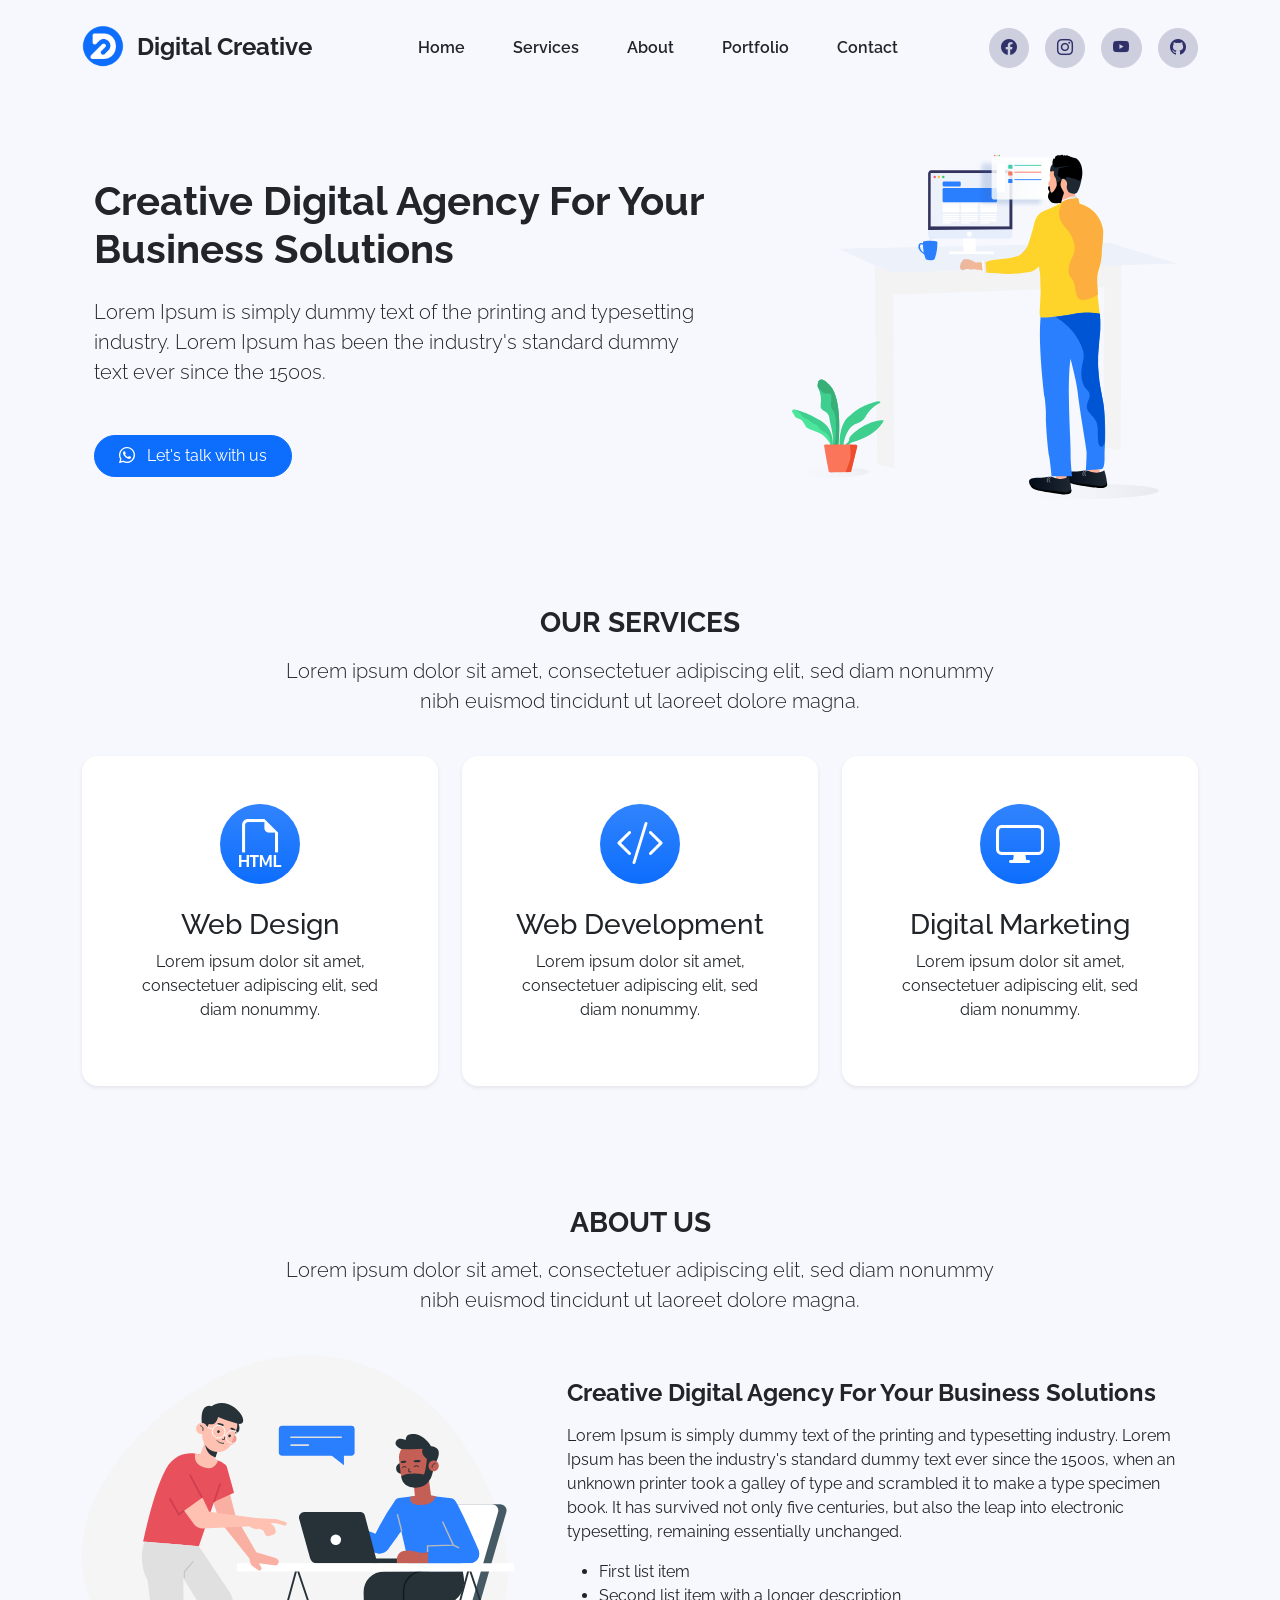
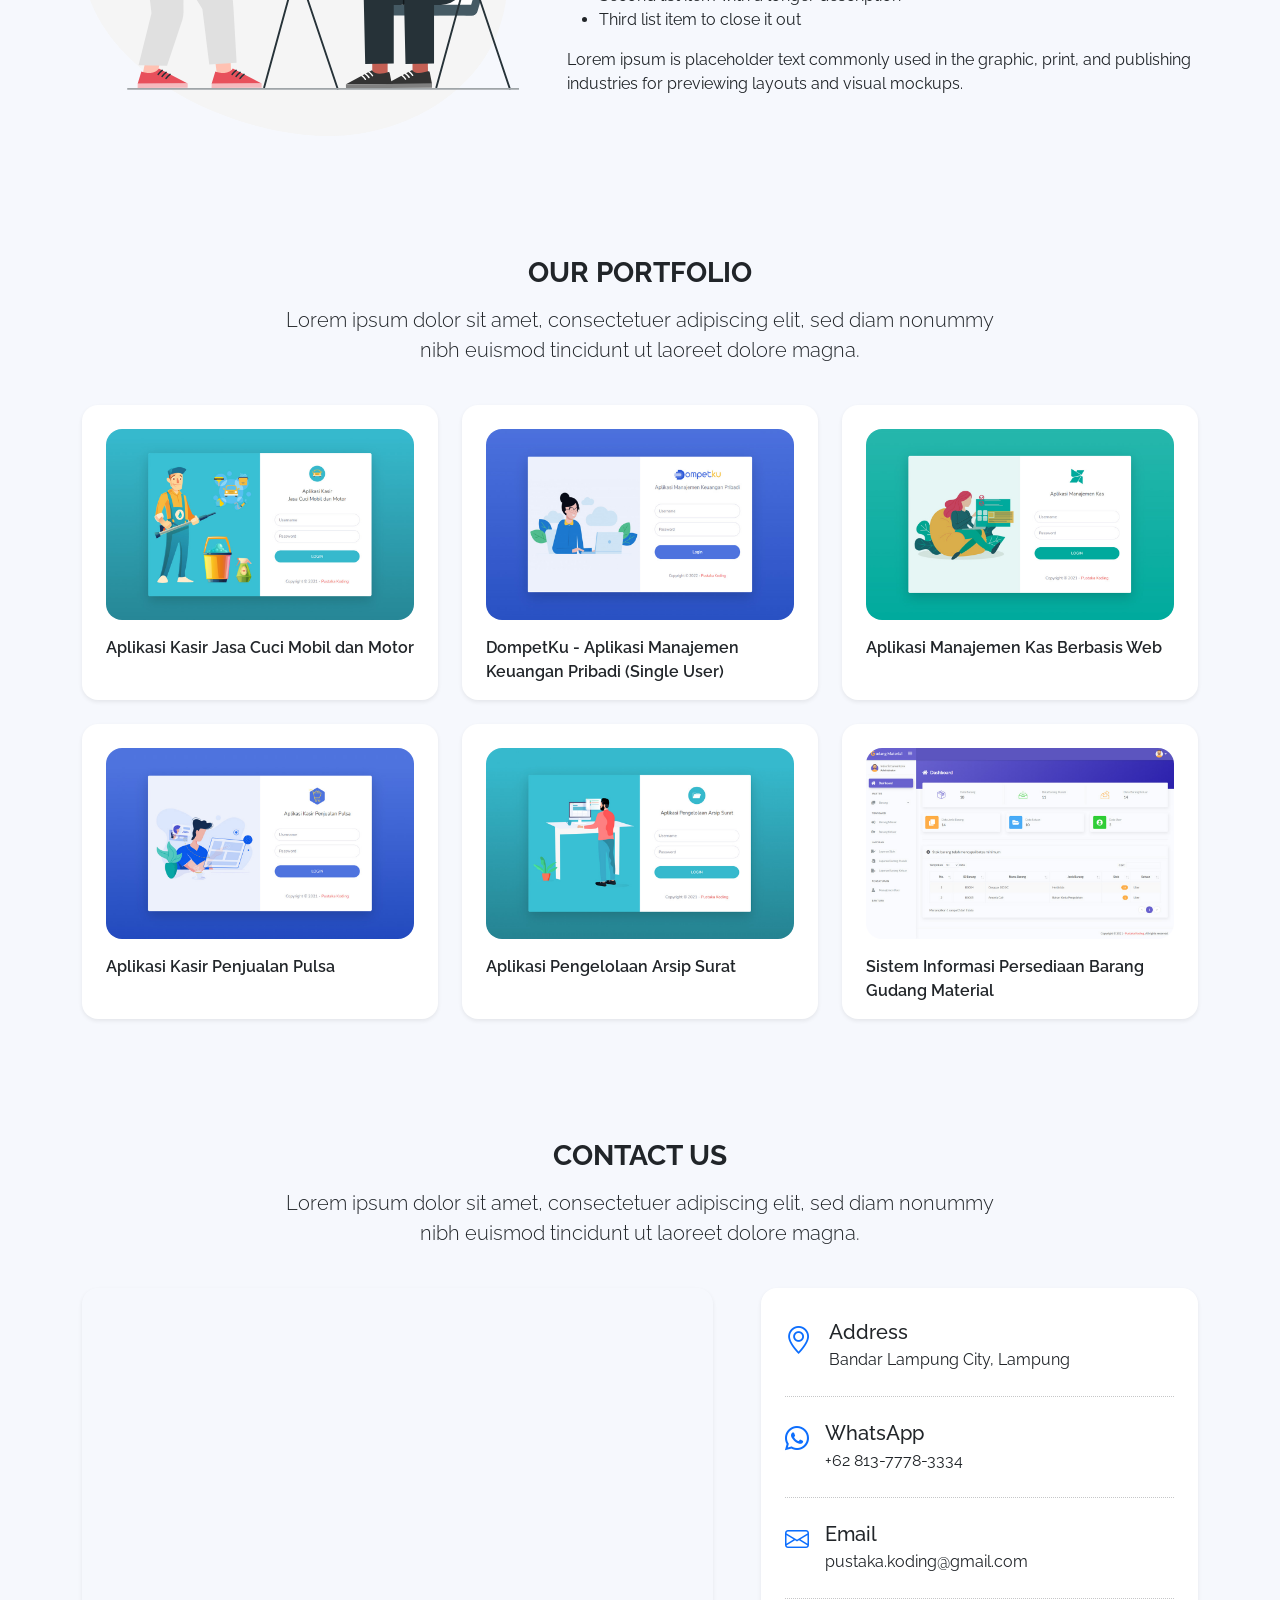
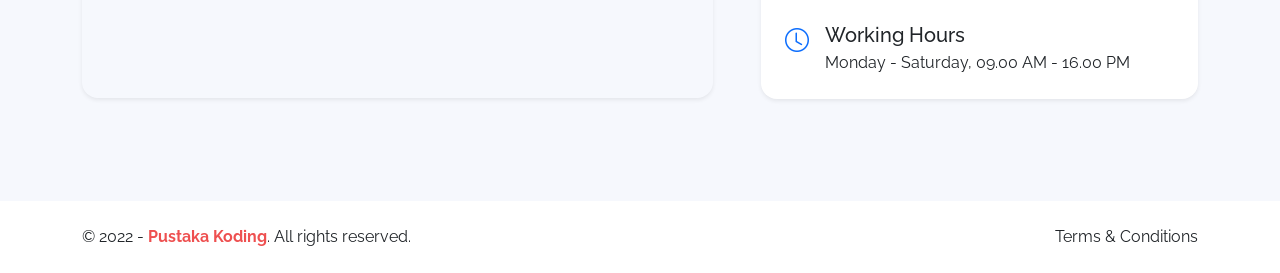
==== index.html @ 0cc3f9f3 "pindahkan project" ====
<!doctype html>
<html lang="en" class="h-100">

<head>
    <!-- Required meta tags -->
    <meta charset="utf-8">
    <meta name="viewport" content="width=device-width, initial-scale=1, shrink-to-fit=no">
    <meta name="description" content="Website Company Profile Digital Creative">
    <meta name="author" content="agung tri utomo">

    <!-- Title -->
    <title>Digital Creative</title>

    <!-- Favicon icon -->
    <link rel="shortcut icon" href="assets/img/favicon.ico" type="image/x-icon">

    <!-- Bootstrap CSS -->
    <link href="https://cdn.jsdelivr.net/npm/bootstrap@5.2.3/dist/css/bootstrap.min.css" rel="stylesheet" integrity="sha384-rbsA2VBKQhggwzxH7pPCaAqO46MgnOM80zW1RWuH61DGLwZJEdK2Kadq2F9CUG65" crossorigin="anonymous">

    <!-- Bootstrap Icons -->
    <link rel="stylesheet" href="https://cdn.jsdelivr.net/npm/bootstrap-icons@1.10.2/font/bootstrap-icons.css">

    <!-- Font -->
    <link href="https://fonts.googleapis.com/css?family=Raleway:100,200,300,400,500,600,700,800,900&amp;display=swap" rel="stylesheet">

    <!-- Custom Style -->
    <link rel="stylesheet" href="assets/css/style.css">
</head>

<body id="home" class="d-flex flex-column h-100">
    <!-- Navbar -->
    <nav class="navbar navbar-expand-lg navbar-light py-4 bg-nav">
        <div class="container">
            <!-- Brand -->
            <a class="navbar-brand" href="https://pustakakoding.com">
                <img src="assets/img/logo.svg" alt="Digital Creative" width="42" height="42" class="d-inline-block mt--2 me-2">
                <span class="text-body fs-4 fw-bolder">Digital Creative</span>
            </a>
            <button class="navbar-toggler" type="button" data-bs-toggle="collapse" data-bs-target="#navbarSupportedContent" aria-controls="navbarSupportedContent" aria-expanded="false" aria-label="Toggle navigation">
                <span class="navbar-toggler-icon"></span>
            </button>
            <div class="collapse navbar-collapse py-3 py-lg-1" id="navbarSupportedContent">
                <!-- Menu -->
                <ul class="navbar-nav mx-auto mb-2 mb-lg-0">
                    <li class="nav-item">
                        <a class="nav-link mx-3" href="#home">Home</a>
                    </li>
                    <li class="nav-item">
                        <a class="nav-link mx-3" href="#services">Services</a>
                    </li>
                    <li class="nav-item">
                        <a class="nav-link mx-3" href="#about">About</a>
                    </li>
                    <li class="nav-item">
                        <a class="nav-link mx-3" href="#portfolio">Portfolio</a>
                    </li>
                    <li class="nav-item">
                        <a class="nav-link mx-3" href="#contact">Contact</a>
                    </li>
                </ul>
                <!-- Social Media -->
                <div class="d-flex mt-3 ms-3 mt-md-0 ms-md-0">
                    <a href="https://facebook.com/pustaka.koding" target="_blank" class="btn btn-social-media me-3">
                        <i class="bi bi-facebook"></i>
                    </a>
                    <a href="https://www.instagram.com/pustakakoding/" target="_blank" class="btn btn-social-media me-3">
                        <i class="bi bi-instagram"></i>
                    </a>
                    <a href="https://www.youtube.com/channel/UCbgv9z5lRwtXX_lUZ5-x8Ew" target="_blank" class="btn btn-social-media me-3">
                        <i class="bi bi-youtube"></i>
                    </a>
                    <a href="https://github.com/pustakakoding" target="_blank" class="btn btn-social-media">
                        <i class="bi bi-github"></i>
                    </a>
                </div>
            </div>
        </div>
    </nav>

    <!-- Main Content -->
    <main class="flex-shrink-0">
        <!-- Heroes -->
        <div class="container col-xxl-8 px-4 py-5">
            <div class="row flex-lg-row-reverse align-items-center g-5">
                <div class="col-lg-5">
                    <img src="assets/img/heroes.svg" class="d-block mx-lg-auto img-fluid" alt="Digital Creative" loading="lazy">
                </div>
                <div class="col-lg-7">
                    <h1 class="fw-bold lh-2 mb-4">Creative Digital Agency For Your Business Solutions</h1>
                    <p class="lead mb-5">Lorem Ipsum is simply dummy text of the printing and typesetting industry. Lorem Ipsum has been the industry's standard dummy text ever since the 1500s.</p>
                    <div class="d-grid gap-2 d-md-flex justify-content-md-start">
                        <a href="https://api.whatsapp.com/send?phone=6281377783334&text=Assalamualaikum.." class="btn btn-primary rounded-pill px-4 py-2"><i class="bi bi-whatsapp me-2"></i> Let's talk with us</a>
                    </div>
                </div>
            </div>
        </div>

        <!-- Services -->
        <div id="services" class="container text-center py-5">
            <div class="row">
                <div class="col-lg-8 mx-auto">
                    <h3 class="fw-bold lh-2 mb-3">OUR SERVICES</h3>
                    <p class="lead">Lorem ipsum dolor sit amet, consectetuer adipiscing elit, sed diam nonummy nibh euismod tincidunt ut laoreet dolore magna.</p>
                </div>
            </div>

            <div class="row py-4">
                <div class="col-lg-4 mb-4 mb-lg-0">
                    <div class="card border-0 rounded-4 shadow-sm">
                        <div class="card-body p-3 p-sm-5">
                            <div class="feature-icon-1 bg-primary bg-gradient mb-4">
                                <i class="bi-filetype-html"></i>
                            </div>
                            <h3>Web Design</h3>
                            <p>Lorem ipsum dolor sit amet, consectetuer adipiscing elit, sed diam nonummy.</p>
                        </div>
                    </div>
                </div>
                <div class="col-lg-4 mb-4 mb-lg-0">
                    <div class="card border-0 rounded-4 shadow-sm">
                        <div class="card-body p-3 p-sm-5">
                            <div class="feature-icon-1 bg-primary bg-gradient mb-4">
                                <i class="bi-code-slash"></i>
                            </div>
                            <h3>Web Development</h3>
                            <p>Lorem ipsum dolor sit amet, consectetuer adipiscing elit, sed diam nonummy.</p>
                        </div>
                    </div>
                </div>
                <div class="col-lg-4 mb-4 mb-lg-0">
                    <div class="card border-0 rounded-4 shadow-sm">
                        <div class="card-body p-3 p-sm-5">
                            <div class="feature-icon-1 bg-primary bg-gradient mb-4">
                                <i class="bi-display"></i>
                            </div>
                            <h3>Digital Marketing</h3>
                            <p>Lorem ipsum dolor sit amet, consectetuer adipiscing elit, sed diam nonummy.</p>
                        </div>
                    </div>
                </div>
            </div>
        </div>

        <!-- About -->
        <div id="about" class="container text-center py-5">
            <div class="row">
                <div class="col-lg-8 mx-auto">
                    <h3 class="fw-bold lh-2 mb-3">ABOUT US</h3>
                    <p class="lead">Lorem ipsum dolor sit amet, consectetuer adipiscing elit, sed diam nonummy nibh euismod tincidunt ut laoreet dolore magna.</p>
                </div>
            </div>

            <div class="row align-items-center text-start g-5 py-4">
                <div class="col-lg-5">
                    <img src="assets/img/about.svg" class="d-block mx-lg-auto img-fluid" alt="Digital Creative" loading="lazy">
                </div>
                <div class="col-lg-7">
                    <h4 class="fw-bold lh-2 mb-3">Creative Digital Agency For Your Business Solutions</h4>
                    <p>Lorem Ipsum is simply dummy text of the printing and typesetting industry. Lorem Ipsum has been the industry's standard dummy text ever since the 1500s, when an unknown printer took a galley of type and scrambled it to make a type specimen book. It has survived not only five centuries, but also the leap into electronic typesetting, remaining essentially unchanged.</p>
                    <ul>
                        <li>First list item</li>
                        <li>Second list item with a longer description</li>
                        <li>Third list item to close it out</li>
                    </ul>
                    <p>Lorem ipsum is placeholder text commonly used in the graphic, print, and publishing industries for previewing layouts and visual mockups.</p>
                </div>
            </div>
        </div>

        <!-- Portfolio -->
        <div id="portfolio" class="container text-center py-5">
            <div class="row">
                <div class="col-lg-8 mx-auto">
                    <h3 class="fw-bold lh-2 mb-3">OUR PORTFOLIO</h3>
                    <p class="lead">Lorem ipsum dolor sit amet, consectetuer adipiscing elit, sed diam nonummy nibh euismod tincidunt ut laoreet dolore magna.</p>
                </div>
            </div>

            <div class="row text-start py-4">
                <div class="col-lg-4 mb-4">
                    <div class="card h-100 border-0 rounded-4 shadow-sm">
                        <div class="card-body p-4 pb-0">
                            <div class="mb-3">
                                <a href="https://pustakakoding.com/project-php-detail-aplikasi-kasir-jasa-cuci-mobil-dan-motor" target="_blank">
                                    <img src="assets/img/portfolio/pustakakoding-aplikasi-kasir-jasa-cuci-mobil-dan-motor.jpg" alt="Portfolio" class="card-img-top img-fluid rounded-4">
                                </a>
                            </div>
                            <p class="fw-semibold">Aplikasi Kasir Jasa Cuci Mobil dan Motor</p>
                        </div>
                    </div>
                </div>
                <div class="col-lg-4 mb-4">
                    <div class="card h-100 border-0 rounded-4 shadow-sm">
                        <div class="card-body p-4 pb-0">
                            <div class="mb-3">
                                <a href="https://pustakakoding.com/project-php-detail-aplikasi-manajemen-keuangan-pribadi-single-user" target="_blank">
                                    <img src="assets/img/portfolio/pustakakoding-aplikasi-manajemen-keuangan-pribadi-single-user.jpg" alt="Portfolio" class="card-img-top img-fluid rounded-4">
                                </a>
                            </div>
                            <p class="fw-semibold">DompetKu - Aplikasi Manajemen Keuangan Pribadi (Single User)</p>
                        </div>
                    </div>
                </div>
                <div class="col-lg-4 mb-4">
                    <div class="card h-100 border-0 rounded-4 shadow-sm">
                        <div class="card-body p-4 pb-0">
                            <div class="mb-3">
                                <a href="https://pustakakoding.com/project-php-detail-aplikasi-manajemen-kas-berbasis-web" target="_blank">
                                    <img src="assets/img/portfolio/pustakakoding-aplikasi-manajemen-kas-berbasis-web.jpg" alt="Portfolio" class="card-img-top img-fluid rounded-4">
                                </a>
                            </div>
                            <p class="fw-semibold">Aplikasi Manajemen Kas Berbasis Web</p>
                        </div>
                    </div>
                </div>
                <div class="col-lg-4 mb-4">
                    <div class="card h-100 border-0 rounded-4 shadow-sm">
                        <div class="card-body p-4 pb-0">
                            <div class="mb-3">
                                <a href="https://pustakakoding.com/project-php-detail-aplikasi-kasir-penjualan-pulsa" target="_blank">
                                    <img src="assets/img/portfolio/pustakakoding-aplikasi-kasir-penjualan-pulsa.jpg" alt="Portfolio" class="card-img-top img-fluid rounded-4">
                                </a>
                            </div>
                            <p class="fw-semibold">Aplikasi Kasir Penjualan Pulsa</p>
                        </div>
                    </div>
                </div>
                <div class="col-lg-4 mb-4">
                    <div class="card h-100 border-0 rounded-4 shadow-sm">
                        <div class="card-body p-4 pb-0">
                            <div class="mb-3">
                                <a href="https://pustakakoding.com/project-php-detail-aplikasi-pengelolaan-arsip-surat" target="_blank">
                                    <img src="assets/img/portfolio/pustakakoding-aplikasi-pengelolaan-arsip-surat.jpg" alt="Portfolio" class="card-img-top img-fluid rounded-4">
                                </a>
                            </div>
                            <p class="fw-semibold">Aplikasi Pengelolaan Arsip Surat</p>
                        </div>
                    </div>
                </div>
                <div class="col-lg-4 mb-4">
                    <div class="card h-100 border-0 rounded-4 shadow-sm">
                        <div class="card-body p-4 pb-0">
                            <div class="mb-3">
                                <a href="https://pustakakoding.com/project-php-detail-sistem-informasi-persediaan-barang-gudang-material" target="_blank">
                                    <img src="assets/img/portfolio/pustakakoding-sistem-informasi-persediaan-barang-gudang-material.jpg" alt="Portfolio" class="card-img-top img-fluid rounded-4">
                                </a>
                            </div>
                            <p class="fw-semibold">Sistem Informasi Persediaan Barang Gudang Material</p>
                        </div>
                    </div>
                </div>
            </div>
        </div>

        <!-- Contact -->
        <div id="contact" class="container text-center pt-4 pb-5">
            <div class="row">
                <div class="col-lg-8 mx-auto">
                    <h3 class="fw-bold lh-2 mb-3">CONTACT US</h3>
                    <p class="lead">Lorem ipsum dolor sit amet, consectetuer adipiscing elit, sed diam nonummy nibh euismod tincidunt ut laoreet dolore magna.</p>
                </div>
            </div>

            <div class="row align-items-start text-start g-5 pt-4 pb-5">
                <div class="col-lg-7">
                    <iframe src="https://www.google.com/maps/embed?pb=!1m18!1m12!1m3!1d127101.59148701998!2d105.19743545987781!3d-5.428404621346565!2m3!1f0!2f0!3f0!3m2!1i1024!2i768!4f13.1!3m3!1m2!1s0x2e40dbcabf21b51f%3A0xdcb06324bff3cb9e!2sBandar%20Lampung%20City%2C%20Lampung!5e0!3m2!1sen!2sid!4v1670074127117!5m2!1sen!2sid" class="rounded-4 shadow-sm" width="100%" height="410" style="border:0;" allowfullscreen="" loading="lazy" referrerpolicy="no-referrer-when-downgrade"></iframe>
                </div>
                <div class="col-lg-5">
                    <div class="card h-100 border-0 rounded-4 shadow-sm">
                        <div class="card-body p-4 pb-0">
                            <div class="d-flex py-2">
                                <div class="flex-shrink-0">
                                    <i class="bi bi-geo-alt text-primary fs-3"></i>
                                </div>
                                <div class="flex-grow-1 ms-3">
                                    <h5 class="mb-1">Address</h5>
                                    <p>Bandar Lampung City, Lampung</p>
                                </div>
                            </div>
                            <hr class="hr-dotted mt-0">
                            <div class="d-flex py-2">
                                <div class="flex-shrink-0">
                                    <i class="bi bi-whatsapp text-primary fs-4"></i>
                                </div>
                                <div class="flex-grow-1 ms-3">
                                    <h5 class="mb-1">WhatsApp</h5>
                                    <p>+62 813-7778-3334</p>
                                </div>
                            </div>
                            <hr class="hr-dotted mt-0">
                            <div class="d-flex py-2">
                                <div class="flex-shrink-0">
                                    <i class="bi bi-envelope text-primary fs-4"></i>
                                </div>
                                <div class="flex-grow-1 ms-3">
                                    <h5 class="mb-1">Email</h5>
                                    <p>pustaka.koding@gmail.com</p>
                                </div>
                            </div>
                            <hr class="hr-dotted mt-0">
                            <div class="d-flex py-2">
                                <div class="flex-shrink-0">
                                    <i class="bi bi-clock text-primary fs-4"></i>
                                </div>
                                <div class="flex-grow-1 ms-3">
                                    <h5 class="mb-1">Working Hours</h5>
                                    <p>Monday - Saturday, 09.00 AM - 16.00 PM</p>
                                </div>
                            </div>
                        </div>
                    </div>
                </div>
            </div>
        </div>
    </main>

    <!-- Footer -->
    <footer class="footer mt-auto py-4 bg-white">
        <div class="container">
            <div class="d-flex flex-column flex-md-row align-items-center align-items-md-left text-body">
                <div class="copyright text-center mb-2 mb-md-0">
                    &copy; 2022 - <a href="https://pustakakoding.com/" target="_blank" class="fw-bolder">Pustaka Koding</a>. All rights reserved.
                </div>
                <div class="link ms-md-auto">
                    <a href="https://pustakakoding.com/" target="_blank">Terms & Conditions</a>
                </div>
            </div>
        </div>
    </footer>

    <!-- Popper and Bootstrap JS -->
    <script src="https://cdn.jsdelivr.net/npm/@popperjs/core@2.11.6/dist/umd/popper.min.js" integrity="sha384-oBqDVmMz9ATKxIep9tiCxS/Z9fNfEXiDAYTujMAeBAsjFuCZSmKbSSUnQlmh/jp3" crossorigin="anonymous"></script>
    <script src="https://cdn.jsdelivr.net/npm/bootstrap@5.2.3/dist/js/bootstrap.min.js" integrity="sha384-cuYeSxntonz0PPNlHhBs68uyIAVpIIOZZ5JqeqvYYIcEL727kskC66kF92t6Xl2V" crossorigin="anonymous"></script>
</body>

</html>
---- assets/css/style.css ----
body {
  font-family: Raleway, sans-serif;
  background: #f6f8fd;
}

.bg-nav {
  background-color: #f6f8fd;
}

.mt--2 {
  margin-top: -0.5rem !important;
}

.hr-dotted {
  border-top: 1px dotted;
  opacity: .25;
}

.navbar-light .navbar-nav .nav-link {
  color: #212529 !important;
  font-size: 16px;
  font-weight: 600;
  transition: all 0.4s;
}

.navbar-light .navbar-nav .nav-link:hover {
  color: #0d6efd !important;
}

.feature-icon-1 {
  display: inline-flex;
  align-items: center;
  justify-content: center;
  width: 5rem;
  height: 5rem;
  font-size: 3rem;
  color: #fff;
  border-radius: 100%;
}

.btn-social-media {
  color: #31316a;
  background-color: #cdcfdf;
  border-color: #cdcfdf;
  width: 2rem;
  height: 2rem;
  padding: 1.2rem;
  text-align: center;
  display: inline-flex;
  align-items: center;
  justify-content: center;
  border-radius: 100%;
}

.btn-social-media:hover {
  color: #fff;
  background-color: #0d6efd;
  border-color: #0d6efd;
}

/* Footer */
.footer .copyright a {
  color: #ee5050;
  text-decoration: none;
}

.footer .copyright a:hover {
  color: #eb2d2d;
}

.footer .link a {
  color: #212529;
  text-decoration: none;
}

.footer .link a:hover {
  color: #0d6efd;
}
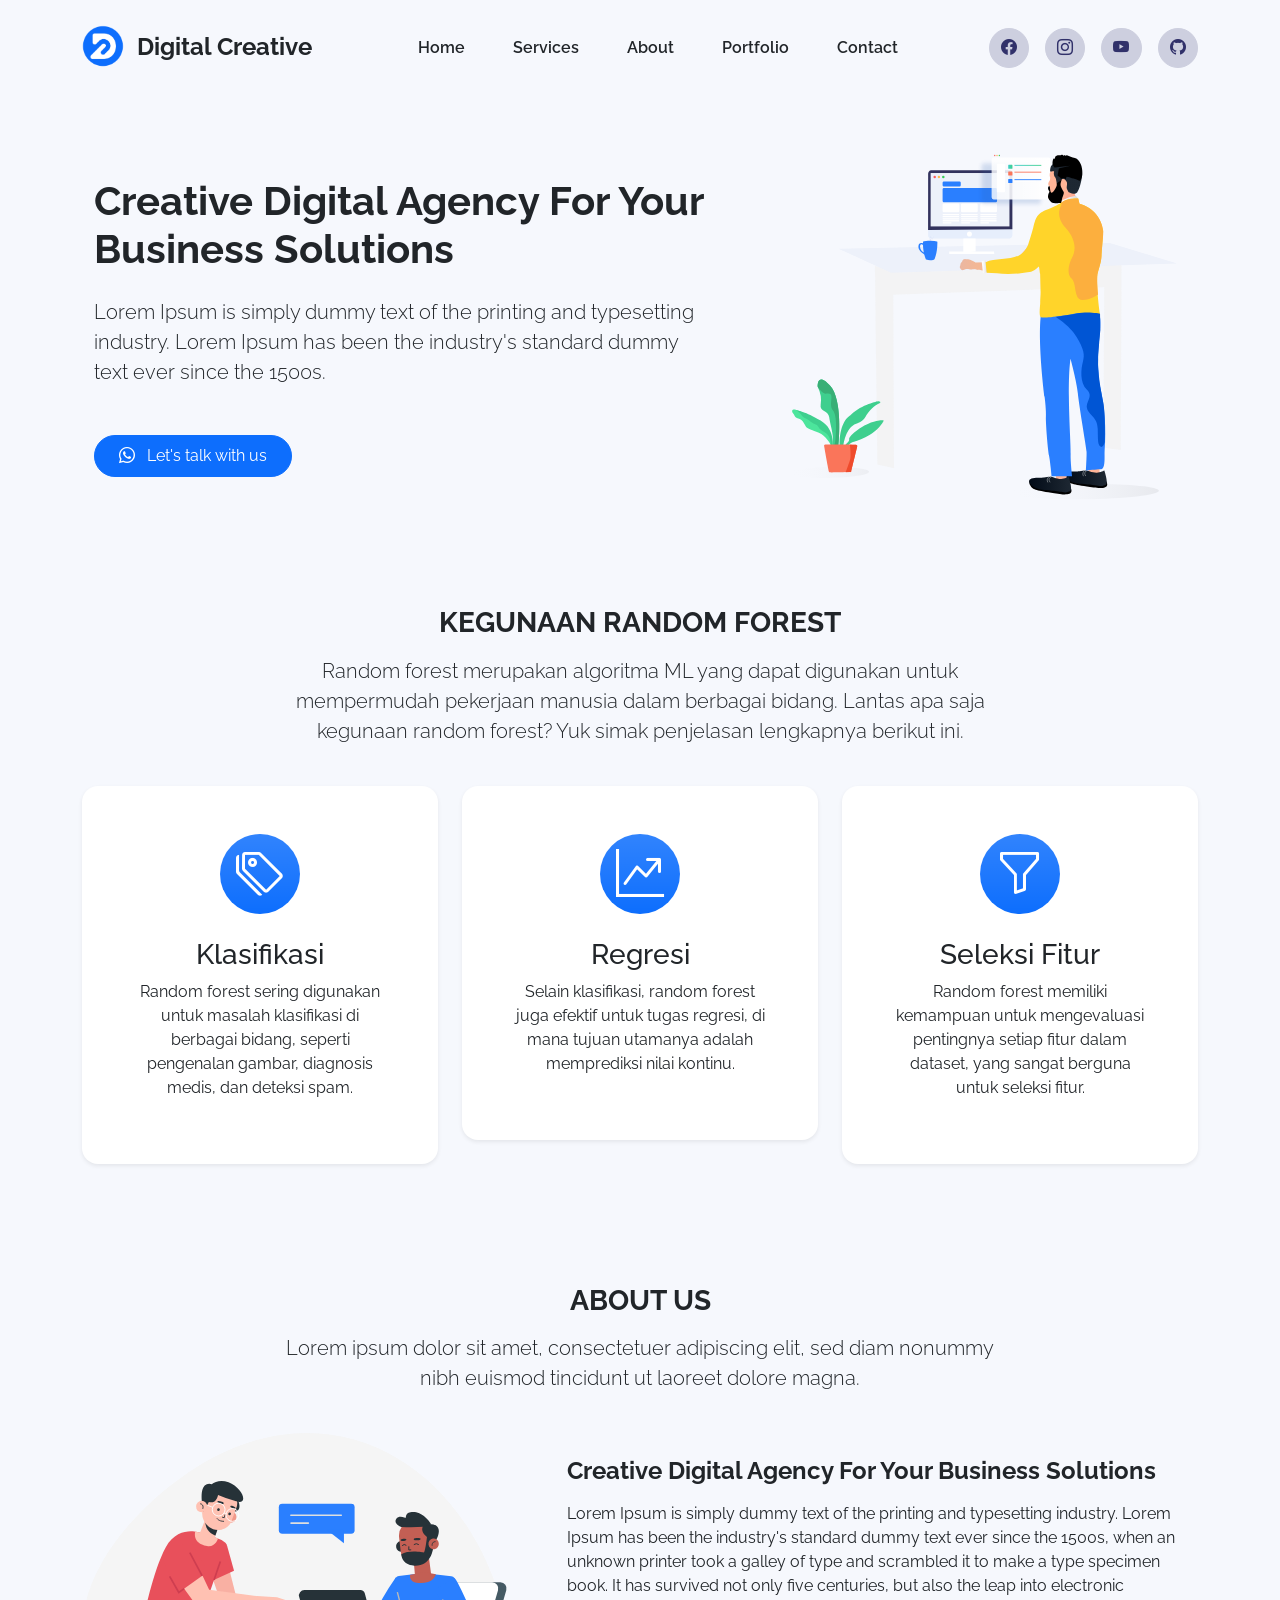
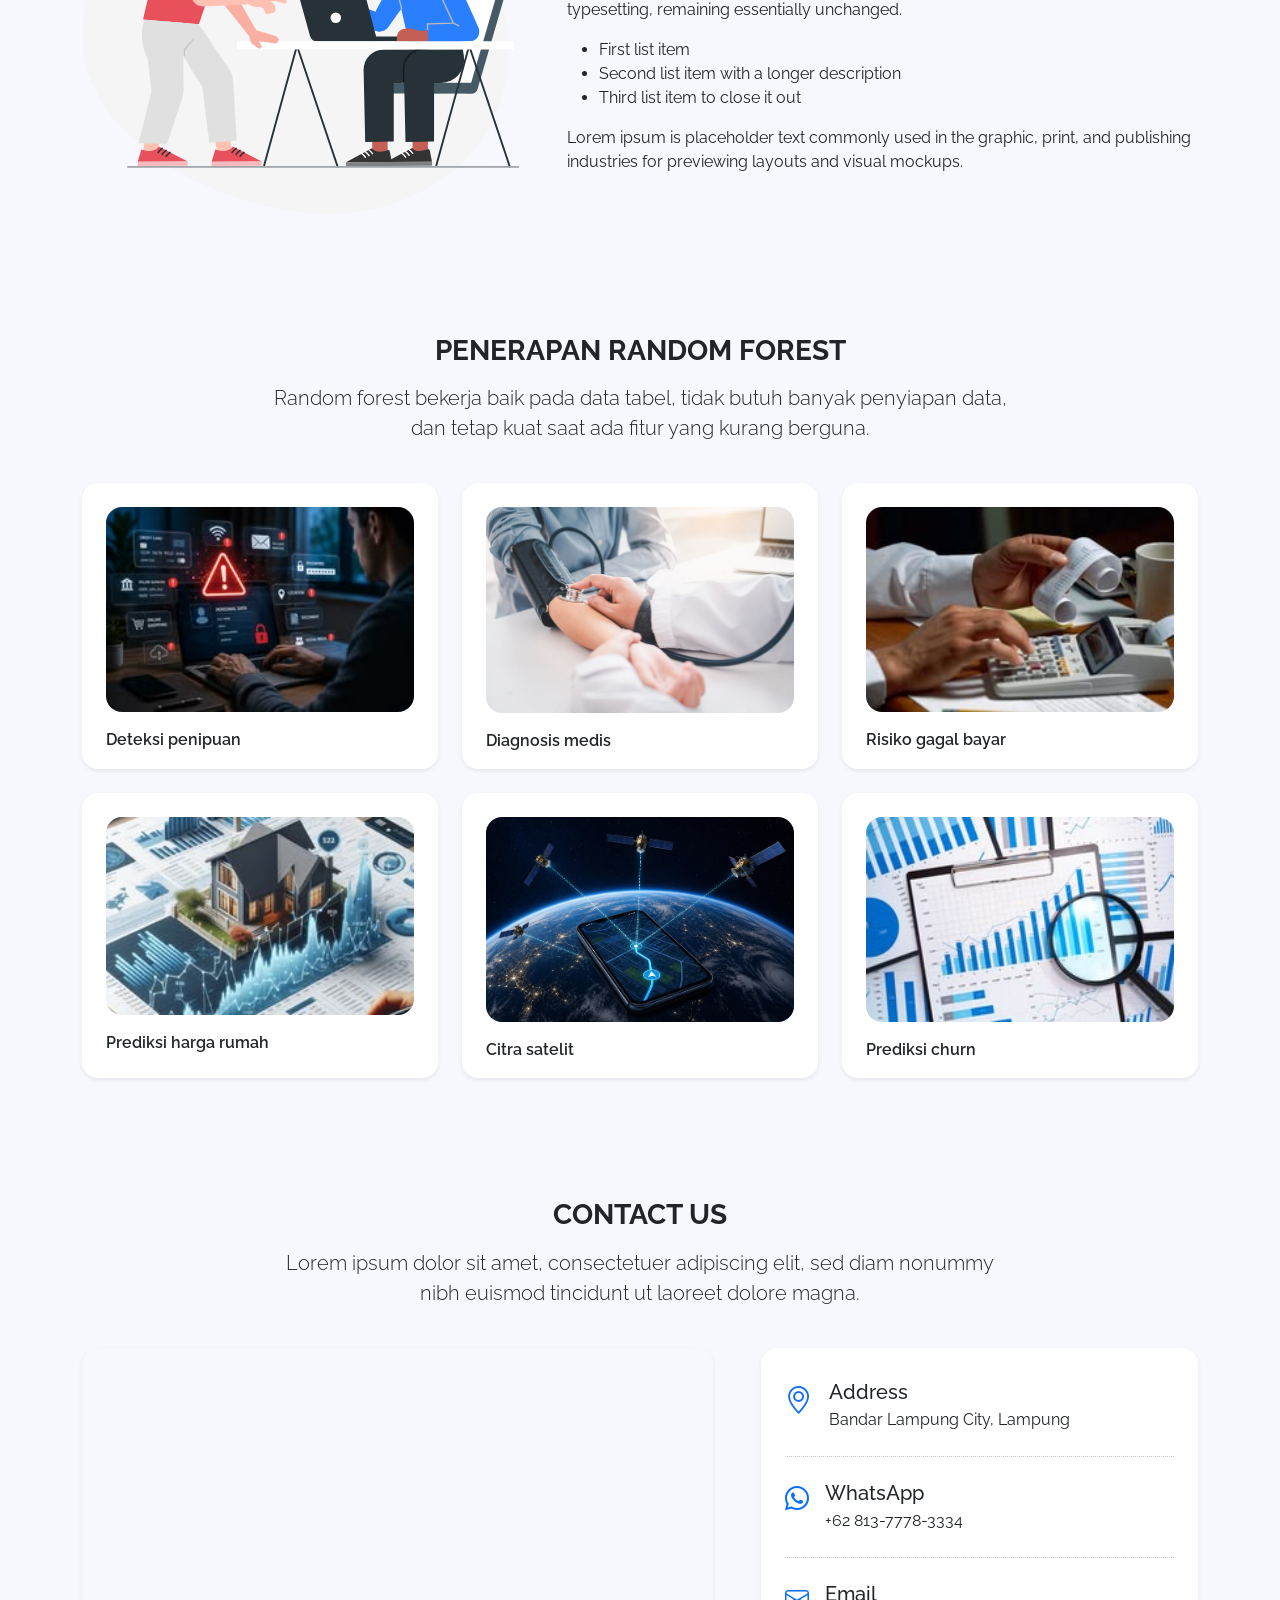
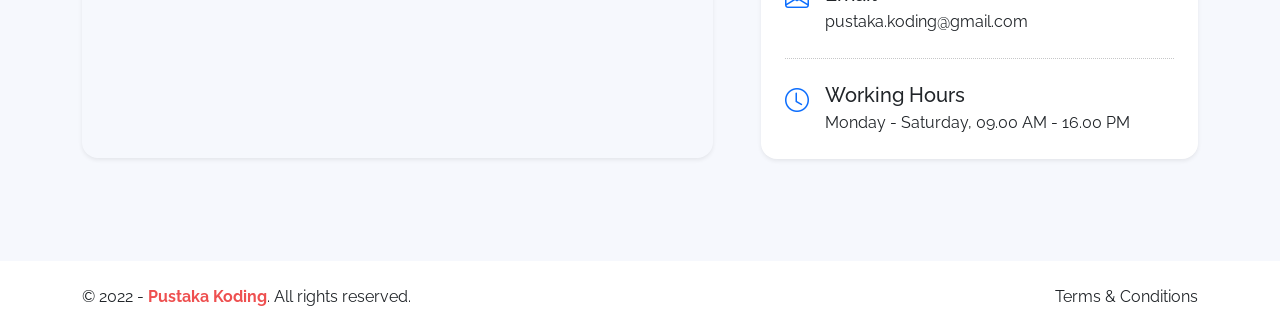
==== commit 7e5b7ea1: "update kegunaan & penerapan" ====
--- a/index.html
+++ b/index.html
@@ -99,8 +99,8 @@
         <div id="services" class="container text-center py-5">
             <div class="row">
                 <div class="col-lg-8 mx-auto">
-                    <h3 class="fw-bold lh-2 mb-3">OUR SERVICES</h3>
-                    <p class="lead">Lorem ipsum dolor sit amet, consectetuer adipiscing elit, sed diam nonummy nibh euismod tincidunt ut laoreet dolore magna.</p>
+                    <h3 class="fw-bold lh-2 mb-3">KEGUNAAN RANDOM FOREST</h3>
+                    <p class="lead">Random forest merupakan algoritma ML yang dapat digunakan untuk mempermudah pekerjaan manusia dalam berbagai bidang. Lantas apa saja kegunaan random forest? Yuk simak penjelasan lengkapnya berikut ini.</p>
                 </div>
             </div>
 
@@ -109,10 +109,10 @@
                     <div class="card border-0 rounded-4 shadow-sm">
                         <div class="card-body p-3 p-sm-5">
                             <div class="feature-icon-1 bg-primary bg-gradient mb-4">
-                                <i class="bi-filetype-html"></i>
-                            </div>
-                            <h3>Web Design</h3>
-                            <p>Lorem ipsum dolor sit amet, consectetuer adipiscing elit, sed diam nonummy.</p>
+                                <i class="bi-tags"></i>
+                            </div>
+                            <h3>Klasifikasi</h3>
+                            <p>Random forest sering digunakan untuk masalah klasifikasi di berbagai bidang, seperti pengenalan gambar, diagnosis medis, dan deteksi spam.</p>
                         </div>
                     </div>
                 </div>
@@ -120,10 +120,10 @@
                     <div class="card border-0 rounded-4 shadow-sm">
                         <div class="card-body p-3 p-sm-5">
                             <div class="feature-icon-1 bg-primary bg-gradient mb-4">
-                                <i class="bi-code-slash"></i>
-                            </div>
-                            <h3>Web Development</h3>
-                            <p>Lorem ipsum dolor sit amet, consectetuer adipiscing elit, sed diam nonummy.</p>
+                                <i class="bi-graph-up-arrow"></i>
+                            </div>
+                            <h3>Regresi</h3>
+                            <p>Selain klasifikasi, random forest juga efektif untuk tugas regresi, di mana tujuan utamanya adalah memprediksi nilai kontinu.</p>
                         </div>
                     </div>
                 </div>
@@ -131,10 +131,10 @@
                     <div class="card border-0 rounded-4 shadow-sm">
                         <div class="card-body p-3 p-sm-5">
                             <div class="feature-icon-1 bg-primary bg-gradient mb-4">
-                                <i class="bi-display"></i>
-                            </div>
-                            <h3>Digital Marketing</h3>
-                            <p>Lorem ipsum dolor sit amet, consectetuer adipiscing elit, sed diam nonummy.</p>
+                                <i class="bi-funnel"></i>
+                            </div>
+                            <h3>Seleksi Fitur</h3>
+                            <p>Random forest memiliki kemampuan untuk mengevaluasi pentingnya setiap fitur dalam dataset, yang sangat berguna untuk seleksi fitur.</p>
                         </div>
                     </div>
                 </div>
@@ -171,8 +171,8 @@
         <div id="portfolio" class="container text-center py-5">
             <div class="row">
                 <div class="col-lg-8 mx-auto">
-                    <h3 class="fw-bold lh-2 mb-3">OUR PORTFOLIO</h3>
-                    <p class="lead">Lorem ipsum dolor sit amet, consectetuer adipiscing elit, sed diam nonummy nibh euismod tincidunt ut laoreet dolore magna.</p>
+                    <h3 class="fw-bold lh-2 mb-3">PENERAPAN RANDOM FOREST</h3>
+                    <p class="lead">Random forest bekerja baik pada data tabel, tidak butuh banyak penyiapan data, dan tetap kuat saat ada fitur yang kurang berguna.</p>
                 </div>
             </div>
 
@@ -181,71 +181,71 @@
                     <div class="card h-100 border-0 rounded-4 shadow-sm">
                         <div class="card-body p-4 pb-0">
                             <div class="mb-3">
-                                <a href="https://pustakakoding.com/project-php-detail-aplikasi-kasir-jasa-cuci-mobil-dan-motor" target="_blank">
-                                    <img src="assets/img/portfolio/pustakakoding-aplikasi-kasir-jasa-cuci-mobil-dan-motor.jpg" alt="Portfolio" class="card-img-top img-fluid rounded-4">
-                                </a>
-                            </div>
-                            <p class="fw-semibold">Aplikasi Kasir Jasa Cuci Mobil dan Motor</p>
-                        </div>
-                    </div>
-                </div>
-                <div class="col-lg-4 mb-4">
-                    <div class="card h-100 border-0 rounded-4 shadow-sm">
-                        <div class="card-body p-4 pb-0">
-                            <div class="mb-3">
-                                <a href="https://pustakakoding.com/project-php-detail-aplikasi-manajemen-keuangan-pribadi-single-user" target="_blank">
-                                    <img src="assets/img/portfolio/pustakakoding-aplikasi-manajemen-keuangan-pribadi-single-user.jpg" alt="Portfolio" class="card-img-top img-fluid rounded-4">
-                                </a>
-                            </div>
-                            <p class="fw-semibold">DompetKu - Aplikasi Manajemen Keuangan Pribadi (Single User)</p>
-                        </div>
-                    </div>
-                </div>
-                <div class="col-lg-4 mb-4">
-                    <div class="card h-100 border-0 rounded-4 shadow-sm">
-                        <div class="card-body p-4 pb-0">
-                            <div class="mb-3">
-                                <a href="https://pustakakoding.com/project-php-detail-aplikasi-manajemen-kas-berbasis-web" target="_blank">
-                                    <img src="assets/img/portfolio/pustakakoding-aplikasi-manajemen-kas-berbasis-web.jpg" alt="Portfolio" class="card-img-top img-fluid rounded-4">
-                                </a>
-                            </div>
-                            <p class="fw-semibold">Aplikasi Manajemen Kas Berbasis Web</p>
-                        </div>
-                    </div>
-                </div>
-                <div class="col-lg-4 mb-4">
-                    <div class="card h-100 border-0 rounded-4 shadow-sm">
-                        <div class="card-body p-4 pb-0">
-                            <div class="mb-3">
-                                <a href="https://pustakakoding.com/project-php-detail-aplikasi-kasir-penjualan-pulsa" target="_blank">
-                                    <img src="assets/img/portfolio/pustakakoding-aplikasi-kasir-penjualan-pulsa.jpg" alt="Portfolio" class="card-img-top img-fluid rounded-4">
-                                </a>
-                            </div>
-                            <p class="fw-semibold">Aplikasi Kasir Penjualan Pulsa</p>
-                        </div>
-                    </div>
-                </div>
-                <div class="col-lg-4 mb-4">
-                    <div class="card h-100 border-0 rounded-4 shadow-sm">
-                        <div class="card-body p-4 pb-0">
-                            <div class="mb-3">
-                                <a href="https://pustakakoding.com/project-php-detail-aplikasi-pengelolaan-arsip-surat" target="_blank">
-                                    <img src="assets/img/portfolio/pustakakoding-aplikasi-pengelolaan-arsip-surat.jpg" alt="Portfolio" class="card-img-top img-fluid rounded-4">
-                                </a>
-                            </div>
-                            <p class="fw-semibold">Aplikasi Pengelolaan Arsip Surat</p>
-                        </div>
-                    </div>
-                </div>
-                <div class="col-lg-4 mb-4">
-                    <div class="card h-100 border-0 rounded-4 shadow-sm">
-                        <div class="card-body p-4 pb-0">
-                            <div class="mb-3">
-                                <a href="https://pustakakoding.com/project-php-detail-sistem-informasi-persediaan-barang-gudang-material" target="_blank">
-                                    <img src="assets/img/portfolio/pustakakoding-sistem-informasi-persediaan-barang-gudang-material.jpg" alt="Portfolio" class="card-img-top img-fluid rounded-4">
-                                </a>
-                            </div>
-                            <p class="fw-semibold">Sistem Informasi Persediaan Barang Gudang Material</p>
+                                <a href="https://www.ibm.com/id-id/think/topics/random-forest" target="_blank">
+                                    <img src="assets/img/portfolio/penerapan1.jpg" alt="Portfolio" class="card-img-top img-fluid rounded-4">
+                                </a>
+                            </div>
+                            <p class="fw-semibold">Deteksi penipuan</p>
+                        </div>
+                    </div>
+                </div>
+                <div class="col-lg-4 mb-4">
+                    <div class="card h-100 border-0 rounded-4 shadow-sm">
+                        <div class="card-body p-4 pb-0">
+                            <div class="mb-3">
+                                <a href="https://www.ibm.com/id-id/think/topics/random-forest" target="_blank">
+                                    <img src="assets/img/portfolio/penerapan2.jpg" alt="Portfolio" class="card-img-top img-fluid rounded-4">
+                                </a>
+                            </div>
+                            <p class="fw-semibold">Diagnosis medis</p>
+                        </div>
+                    </div>
+                </div>
+                <div class="col-lg-4 mb-4">
+                    <div class="card h-100 border-0 rounded-4 shadow-sm">
+                        <div class="card-body p-4 pb-0">
+                            <div class="mb-3">
+                                <a href="https://www.ibm.com/id-id/think/topics/random-forest" target="_blank">
+                                    <img src="assets/img/portfolio/penerapan3.jpg" alt="Portfolio" class="card-img-top img-fluid rounded-4">
+                                </a>
+                            </div>
+                            <p class="fw-semibold">Risiko gagal bayar</p>
+                        </div>
+                    </div>
+                </div>
+                <div class="col-lg-4 mb-4">
+                    <div class="card h-100 border-0 rounded-4 shadow-sm">
+                        <div class="card-body p-4 pb-0">
+                            <div class="mb-3">
+                                <a href="https://www.ibm.com/id-id/think/topics/random-forest" target="_blank">
+                                    <img src="assets/img/portfolio/penerapan4.jpg" alt="Portfolio" class="card-img-top img-fluid rounded-4">
+                                </a>
+                            </div>
+                            <p class="fw-semibold">Prediksi harga rumah</p>
+                        </div>
+                    </div>
+                </div>
+                <div class="col-lg-4 mb-4">
+                    <div class="card h-100 border-0 rounded-4 shadow-sm">
+                        <div class="card-body p-4 pb-0">
+                            <div class="mb-3">
+                                <a href="https://www.ibm.com/id-id/think/topics/random-forest" target="_blank">
+                                    <img src="assets/img/portfolio/penerapan5.jpg" alt="Portfolio" class="card-img-top img-fluid rounded-4">
+                                </a>
+                            </div>
+                            <p class="fw-semibold">Citra satelit</p>
+                        </div>
+                    </div>
+                </div>
+                <div class="col-lg-4 mb-4">
+                    <div class="card h-100 border-0 rounded-4 shadow-sm">
+                        <div class="card-body p-4 pb-0">
+                            <div class="mb-3">
+                                <a href="https://www.ibm.com/id-id/think/topics/random-forest" target="_blank">
+                                    <img src="assets/img/portfolio/penerapan6.jpg" alt="Portfolio" class="card-img-top img-fluid rounded-4">
+                                </a>
+                            </div>
+                            <p class="fw-semibold">Prediksi churn</p>
                         </div>
                     </div>
                 </div>
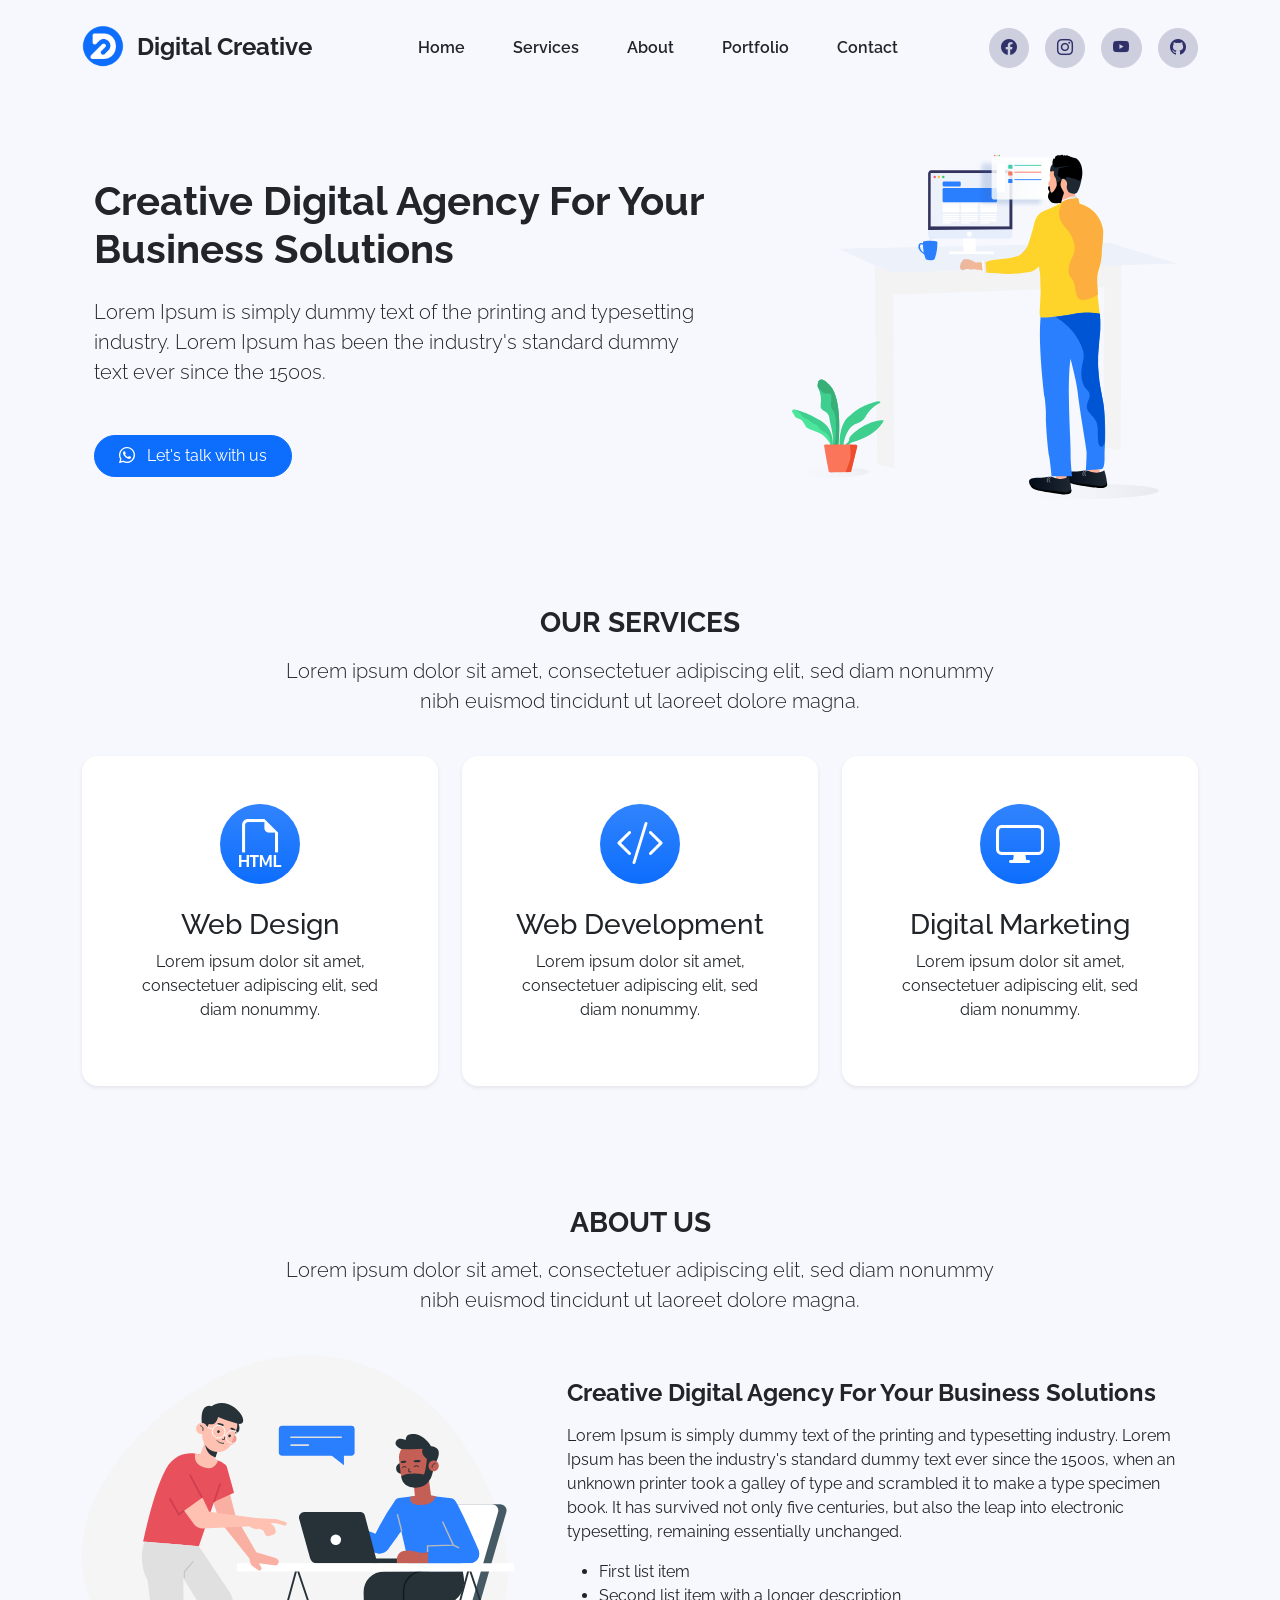
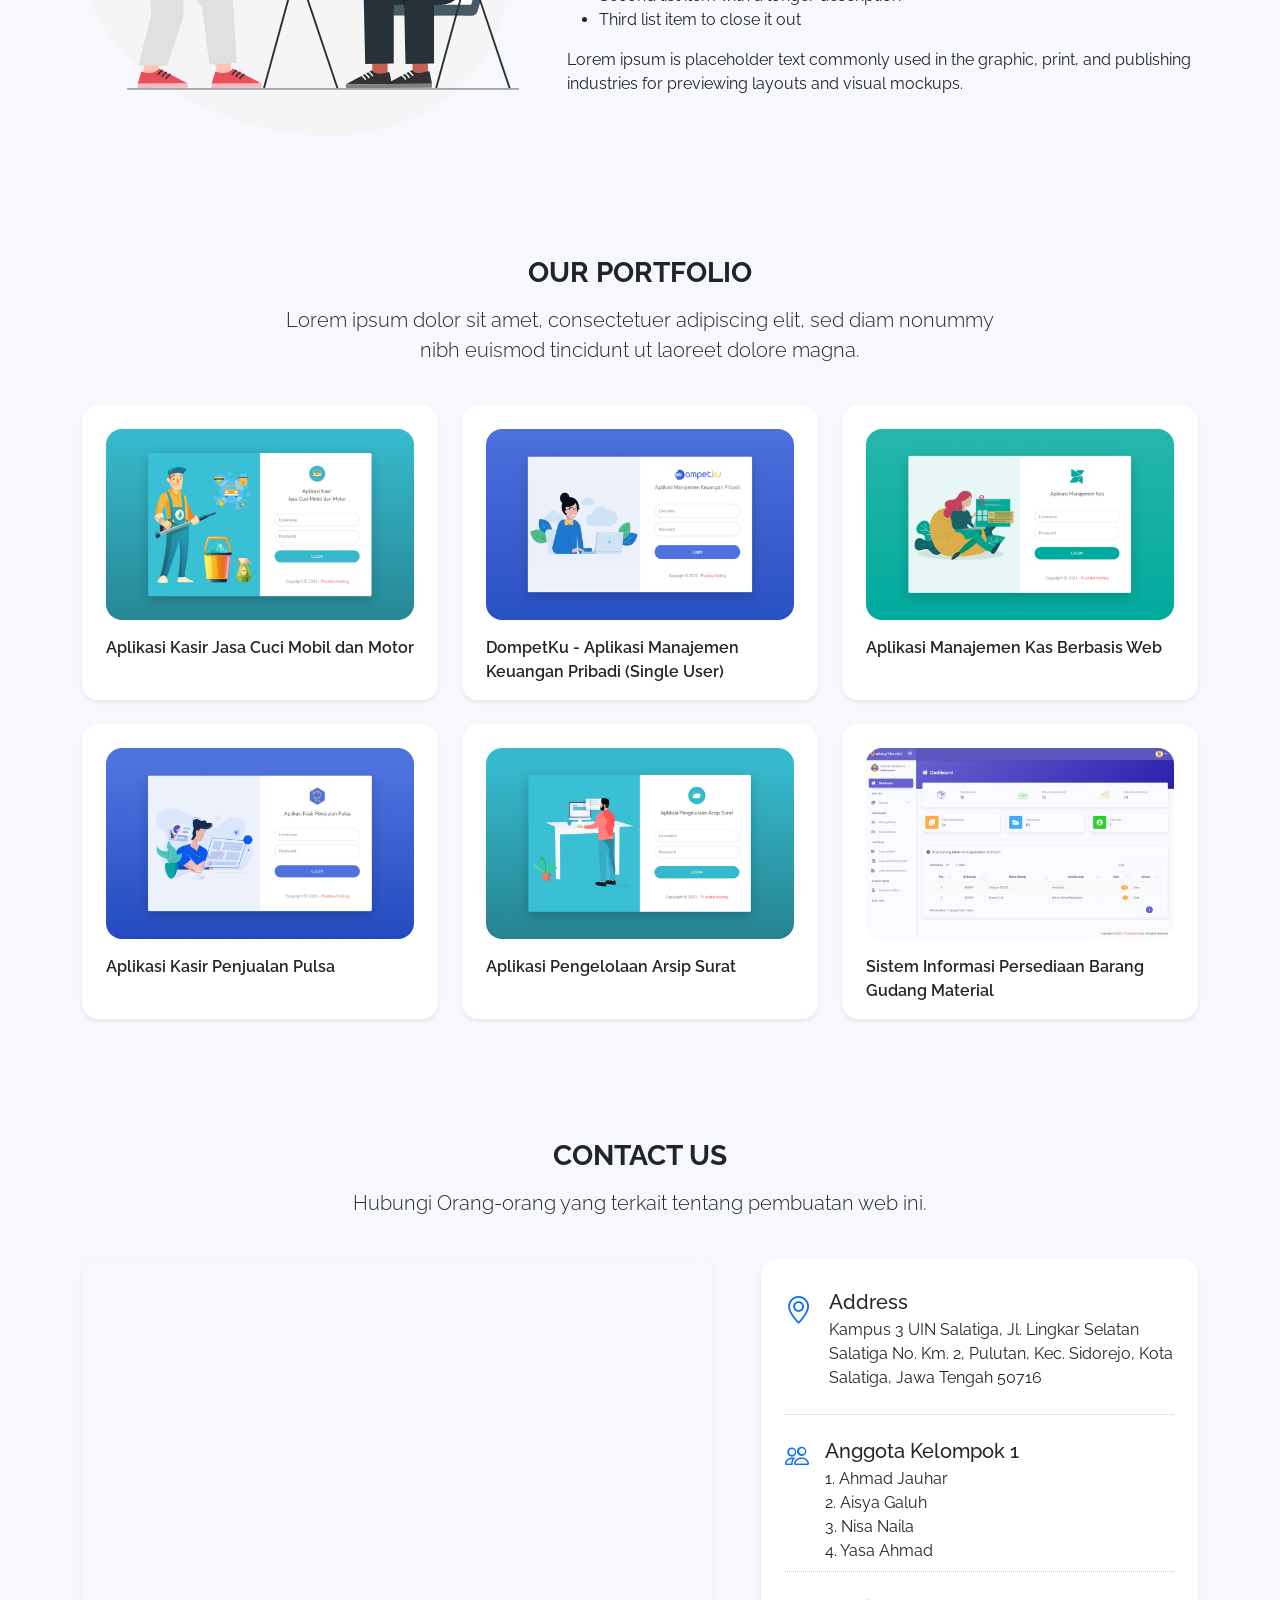
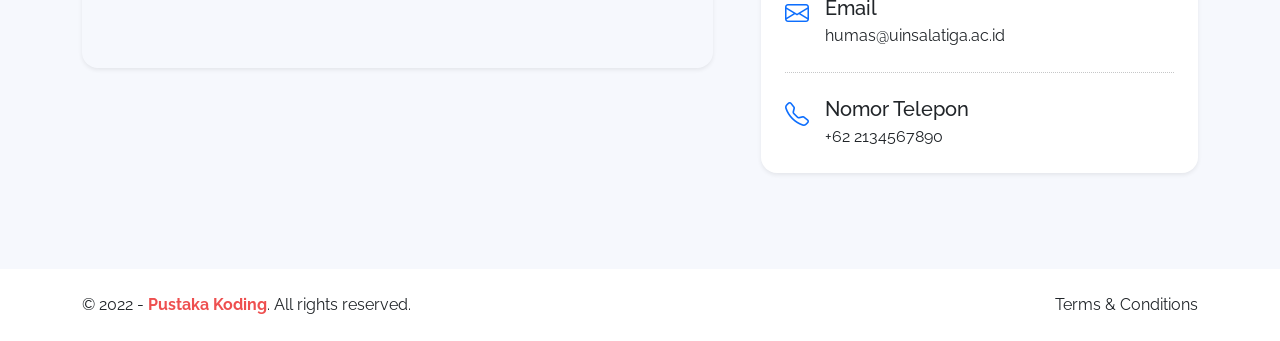
==== commit d0a6c45c: "contact us" ====
--- a/index.html
+++ b/index.html
@@ -99,8 +99,8 @@
         <div id="services" class="container text-center py-5">
             <div class="row">
                 <div class="col-lg-8 mx-auto">
-                    <h3 class="fw-bold lh-2 mb-3">KEGUNAAN RANDOM FOREST</h3>
-                    <p class="lead">Random forest merupakan algoritma ML yang dapat digunakan untuk mempermudah pekerjaan manusia dalam berbagai bidang. Lantas apa saja kegunaan random forest? Yuk simak penjelasan lengkapnya berikut ini.</p>
+                    <h3 class="fw-bold lh-2 mb-3">OUR SERVICES</h3>
+                    <p class="lead">Lorem ipsum dolor sit amet, consectetuer adipiscing elit, sed diam nonummy nibh euismod tincidunt ut laoreet dolore magna.</p>
                 </div>
             </div>
 
@@ -109,10 +109,10 @@
                     <div class="card border-0 rounded-4 shadow-sm">
                         <div class="card-body p-3 p-sm-5">
                             <div class="feature-icon-1 bg-primary bg-gradient mb-4">
-                                <i class="bi-tags"></i>
-                            </div>
-                            <h3>Klasifikasi</h3>
-                            <p>Random forest sering digunakan untuk masalah klasifikasi di berbagai bidang, seperti pengenalan gambar, diagnosis medis, dan deteksi spam.</p>
+                                <i class="bi-filetype-html"></i>
+                            </div>
+                            <h3>Web Design</h3>
+                            <p>Lorem ipsum dolor sit amet, consectetuer adipiscing elit, sed diam nonummy.</p>
                         </div>
                     </div>
                 </div>
@@ -120,10 +120,10 @@
                     <div class="card border-0 rounded-4 shadow-sm">
                         <div class="card-body p-3 p-sm-5">
                             <div class="feature-icon-1 bg-primary bg-gradient mb-4">
-                                <i class="bi-graph-up-arrow"></i>
-                            </div>
-                            <h3>Regresi</h3>
-                            <p>Selain klasifikasi, random forest juga efektif untuk tugas regresi, di mana tujuan utamanya adalah memprediksi nilai kontinu.</p>
+                                <i class="bi-code-slash"></i>
+                            </div>
+                            <h3>Web Development</h3>
+                            <p>Lorem ipsum dolor sit amet, consectetuer adipiscing elit, sed diam nonummy.</p>
                         </div>
                     </div>
                 </div>
@@ -131,10 +131,10 @@
                     <div class="card border-0 rounded-4 shadow-sm">
                         <div class="card-body p-3 p-sm-5">
                             <div class="feature-icon-1 bg-primary bg-gradient mb-4">
-                                <i class="bi-funnel"></i>
-                            </div>
-                            <h3>Seleksi Fitur</h3>
-                            <p>Random forest memiliki kemampuan untuk mengevaluasi pentingnya setiap fitur dalam dataset, yang sangat berguna untuk seleksi fitur.</p>
+                                <i class="bi-display"></i>
+                            </div>
+                            <h3>Digital Marketing</h3>
+                            <p>Lorem ipsum dolor sit amet, consectetuer adipiscing elit, sed diam nonummy.</p>
                         </div>
                     </div>
                 </div>
@@ -171,8 +171,8 @@
         <div id="portfolio" class="container text-center py-5">
             <div class="row">
                 <div class="col-lg-8 mx-auto">
-                    <h3 class="fw-bold lh-2 mb-3">PENERAPAN RANDOM FOREST</h3>
-                    <p class="lead">Random forest bekerja baik pada data tabel, tidak butuh banyak penyiapan data, dan tetap kuat saat ada fitur yang kurang berguna.</p>
+                    <h3 class="fw-bold lh-2 mb-3">OUR PORTFOLIO</h3>
+                    <p class="lead">Lorem ipsum dolor sit amet, consectetuer adipiscing elit, sed diam nonummy nibh euismod tincidunt ut laoreet dolore magna.</p>
                 </div>
             </div>
 
@@ -181,71 +181,71 @@
                     <div class="card h-100 border-0 rounded-4 shadow-sm">
                         <div class="card-body p-4 pb-0">
                             <div class="mb-3">
-                                <a href="https://www.ibm.com/id-id/think/topics/random-forest" target="_blank">
-                                    <img src="assets/img/portfolio/penerapan1.jpg" alt="Portfolio" class="card-img-top img-fluid rounded-4">
-                                </a>
-                            </div>
-                            <p class="fw-semibold">Deteksi penipuan</p>
-                        </div>
-                    </div>
-                </div>
-                <div class="col-lg-4 mb-4">
-                    <div class="card h-100 border-0 rounded-4 shadow-sm">
-                        <div class="card-body p-4 pb-0">
-                            <div class="mb-3">
-                                <a href="https://www.ibm.com/id-id/think/topics/random-forest" target="_blank">
-                                    <img src="assets/img/portfolio/penerapan2.jpg" alt="Portfolio" class="card-img-top img-fluid rounded-4">
-                                </a>
-                            </div>
-                            <p class="fw-semibold">Diagnosis medis</p>
-                        </div>
-                    </div>
-                </div>
-                <div class="col-lg-4 mb-4">
-                    <div class="card h-100 border-0 rounded-4 shadow-sm">
-                        <div class="card-body p-4 pb-0">
-                            <div class="mb-3">
-                                <a href="https://www.ibm.com/id-id/think/topics/random-forest" target="_blank">
-                                    <img src="assets/img/portfolio/penerapan3.jpg" alt="Portfolio" class="card-img-top img-fluid rounded-4">
-                                </a>
-                            </div>
-                            <p class="fw-semibold">Risiko gagal bayar</p>
-                        </div>
-                    </div>
-                </div>
-                <div class="col-lg-4 mb-4">
-                    <div class="card h-100 border-0 rounded-4 shadow-sm">
-                        <div class="card-body p-4 pb-0">
-                            <div class="mb-3">
-                                <a href="https://www.ibm.com/id-id/think/topics/random-forest" target="_blank">
-                                    <img src="assets/img/portfolio/penerapan4.jpg" alt="Portfolio" class="card-img-top img-fluid rounded-4">
-                                </a>
-                            </div>
-                            <p class="fw-semibold">Prediksi harga rumah</p>
-                        </div>
-                    </div>
-                </div>
-                <div class="col-lg-4 mb-4">
-                    <div class="card h-100 border-0 rounded-4 shadow-sm">
-                        <div class="card-body p-4 pb-0">
-                            <div class="mb-3">
-                                <a href="https://www.ibm.com/id-id/think/topics/random-forest" target="_blank">
-                                    <img src="assets/img/portfolio/penerapan5.jpg" alt="Portfolio" class="card-img-top img-fluid rounded-4">
-                                </a>
-                            </div>
-                            <p class="fw-semibold">Citra satelit</p>
-                        </div>
-                    </div>
-                </div>
-                <div class="col-lg-4 mb-4">
-                    <div class="card h-100 border-0 rounded-4 shadow-sm">
-                        <div class="card-body p-4 pb-0">
-                            <div class="mb-3">
-                                <a href="https://www.ibm.com/id-id/think/topics/random-forest" target="_blank">
-                                    <img src="assets/img/portfolio/penerapan6.jpg" alt="Portfolio" class="card-img-top img-fluid rounded-4">
-                                </a>
-                            </div>
-                            <p class="fw-semibold">Prediksi churn</p>
+                                <a href="https://pustakakoding.com/project-php-detail-aplikasi-kasir-jasa-cuci-mobil-dan-motor" target="_blank">
+                                    <img src="assets/img/portfolio/pustakakoding-aplikasi-kasir-jasa-cuci-mobil-dan-motor.jpg" alt="Portfolio" class="card-img-top img-fluid rounded-4">
+                                </a>
+                            </div>
+                            <p class="fw-semibold">Aplikasi Kasir Jasa Cuci Mobil dan Motor</p>
+                        </div>
+                    </div>
+                </div>
+                <div class="col-lg-4 mb-4">
+                    <div class="card h-100 border-0 rounded-4 shadow-sm">
+                        <div class="card-body p-4 pb-0">
+                            <div class="mb-3">
+                                <a href="https://pustakakoding.com/project-php-detail-aplikasi-manajemen-keuangan-pribadi-single-user" target="_blank">
+                                    <img src="assets/img/portfolio/pustakakoding-aplikasi-manajemen-keuangan-pribadi-single-user.jpg" alt="Portfolio" class="card-img-top img-fluid rounded-4">
+                                </a>
+                            </div>
+                            <p class="fw-semibold">DompetKu - Aplikasi Manajemen Keuangan Pribadi (Single User)</p>
+                        </div>
+                    </div>
+                </div>
+                <div class="col-lg-4 mb-4">
+                    <div class="card h-100 border-0 rounded-4 shadow-sm">
+                        <div class="card-body p-4 pb-0">
+                            <div class="mb-3">
+                                <a href="https://pustakakoding.com/project-php-detail-aplikasi-manajemen-kas-berbasis-web" target="_blank">
+                                    <img src="assets/img/portfolio/pustakakoding-aplikasi-manajemen-kas-berbasis-web.jpg" alt="Portfolio" class="card-img-top img-fluid rounded-4">
+                                </a>
+                            </div>
+                            <p class="fw-semibold">Aplikasi Manajemen Kas Berbasis Web</p>
+                        </div>
+                    </div>
+                </div>
+                <div class="col-lg-4 mb-4">
+                    <div class="card h-100 border-0 rounded-4 shadow-sm">
+                        <div class="card-body p-4 pb-0">
+                            <div class="mb-3">
+                                <a href="https://pustakakoding.com/project-php-detail-aplikasi-kasir-penjualan-pulsa" target="_blank">
+                                    <img src="assets/img/portfolio/pustakakoding-aplikasi-kasir-penjualan-pulsa.jpg" alt="Portfolio" class="card-img-top img-fluid rounded-4">
+                                </a>
+                            </div>
+                            <p class="fw-semibold">Aplikasi Kasir Penjualan Pulsa</p>
+                        </div>
+                    </div>
+                </div>
+                <div class="col-lg-4 mb-4">
+                    <div class="card h-100 border-0 rounded-4 shadow-sm">
+                        <div class="card-body p-4 pb-0">
+                            <div class="mb-3">
+                                <a href="https://pustakakoding.com/project-php-detail-aplikasi-pengelolaan-arsip-surat" target="_blank">
+                                    <img src="assets/img/portfolio/pustakakoding-aplikasi-pengelolaan-arsip-surat.jpg" alt="Portfolio" class="card-img-top img-fluid rounded-4">
+                                </a>
+                            </div>
+                            <p class="fw-semibold">Aplikasi Pengelolaan Arsip Surat</p>
+                        </div>
+                    </div>
+                </div>
+                <div class="col-lg-4 mb-4">
+                    <div class="card h-100 border-0 rounded-4 shadow-sm">
+                        <div class="card-body p-4 pb-0">
+                            <div class="mb-3">
+                                <a href="https://pustakakoding.com/project-php-detail-sistem-informasi-persediaan-barang-gudang-material" target="_blank">
+                                    <img src="assets/img/portfolio/pustakakoding-sistem-informasi-persediaan-barang-gudang-material.jpg" alt="Portfolio" class="card-img-top img-fluid rounded-4">
+                                </a>
+                            </div>
+                            <p class="fw-semibold">Sistem Informasi Persediaan Barang Gudang Material</p>
                         </div>
                     </div>
                 </div>
@@ -257,13 +257,13 @@
             <div class="row">
                 <div class="col-lg-8 mx-auto">
                     <h3 class="fw-bold lh-2 mb-3">CONTACT US</h3>
-                    <p class="lead">Lorem ipsum dolor sit amet, consectetuer adipiscing elit, sed diam nonummy nibh euismod tincidunt ut laoreet dolore magna.</p>
+                    <p class="lead">Hubungi Orang-orang yang terkait tentang pembuatan web ini.</p>
                 </div>
             </div>
 
             <div class="row align-items-start text-start g-5 pt-4 pb-5">
                 <div class="col-lg-7">
-                    <iframe src="https://www.google.com/maps/embed?pb=!1m18!1m12!1m3!1d127101.59148701998!2d105.19743545987781!3d-5.428404621346565!2m3!1f0!2f0!3f0!3m2!1i1024!2i768!4f13.1!3m3!1m2!1s0x2e40dbcabf21b51f%3A0xdcb06324bff3cb9e!2sBandar%20Lampung%20City%2C%20Lampung!5e0!3m2!1sen!2sid!4v1670074127117!5m2!1sen!2sid" class="rounded-4 shadow-sm" width="100%" height="410" style="border:0;" allowfullscreen="" loading="lazy" referrerpolicy="no-referrer-when-downgrade"></iframe>
+                    <iframe src="https://www.google.com/maps?q=-7.3099524,110.4776987&z=17&output=embed" class="rounded-4 shadow-sm" width="100%" height="410" style="border:0;" allowfullscreen="" loading="lazy" referrerpolicy="no-referrer-when-downgrade"></iframe>
                 </div>
                 <div class="col-lg-5">
                     <div class="card h-100 border-0 rounded-4 shadow-sm">
@@ -274,17 +274,17 @@
                                 </div>
                                 <div class="flex-grow-1 ms-3">
                                     <h5 class="mb-1">Address</h5>
-                                    <p>Bandar Lampung City, Lampung</p>
+                                    <p>Kampus 3 UIN Salatiga, Jl. Lingkar Selatan Salatiga No. Km. 2, Pulutan, Kec. Sidorejo, Kota Salatiga, Jawa Tengah 50716</p>
                                 </div>
                             </div>
                             <hr class="hr-dotted mt-0">
                             <div class="d-flex py-2">
                                 <div class="flex-shrink-0">
-                                    <i class="bi bi-whatsapp text-primary fs-4"></i>
+                                    <i class="bi bi-people text-primary fs-4"></i>
                                 </div>
                                 <div class="flex-grow-1 ms-3">
-                                    <h5 class="mb-1">WhatsApp</h5>
-                                    <p>+62 813-7778-3334</p>
+                                    <h5 class="mb-1">Anggota Kelompok 1</h5>
+                                    <p class="mb-0">1. Ahmad Jauhar<br>2. Aisya Galuh<br>3. Nisa Naila<br>4. Yasa Ahmad</p>
                                 </div>
                             </div>
                             <hr class="hr-dotted mt-0">
@@ -294,17 +294,17 @@
                                 </div>
                                 <div class="flex-grow-1 ms-3">
                                     <h5 class="mb-1">Email</h5>
-                                    <p>pustaka.koding@gmail.com</p>
+                                    <p>humas@uinsalatiga.ac.id</p>
                                 </div>
                             </div>
                             <hr class="hr-dotted mt-0">
                             <div class="d-flex py-2">
                                 <div class="flex-shrink-0">
-                                    <i class="bi bi-clock text-primary fs-4"></i>
+                                    <i class="bi bi-telephone text-primary fs-4"></i>
                                 </div>
                                 <div class="flex-grow-1 ms-3">
-                                    <h5 class="mb-1">Working Hours</h5>
-                                    <p>Monday - Saturday, 09.00 AM - 16.00 PM</p>
+                                    <h5 class="mb-1">Nomor Telepon</h5>
+                                    <p>+62 2134567890</p>
                                 </div>
                             </div>
                         </div>
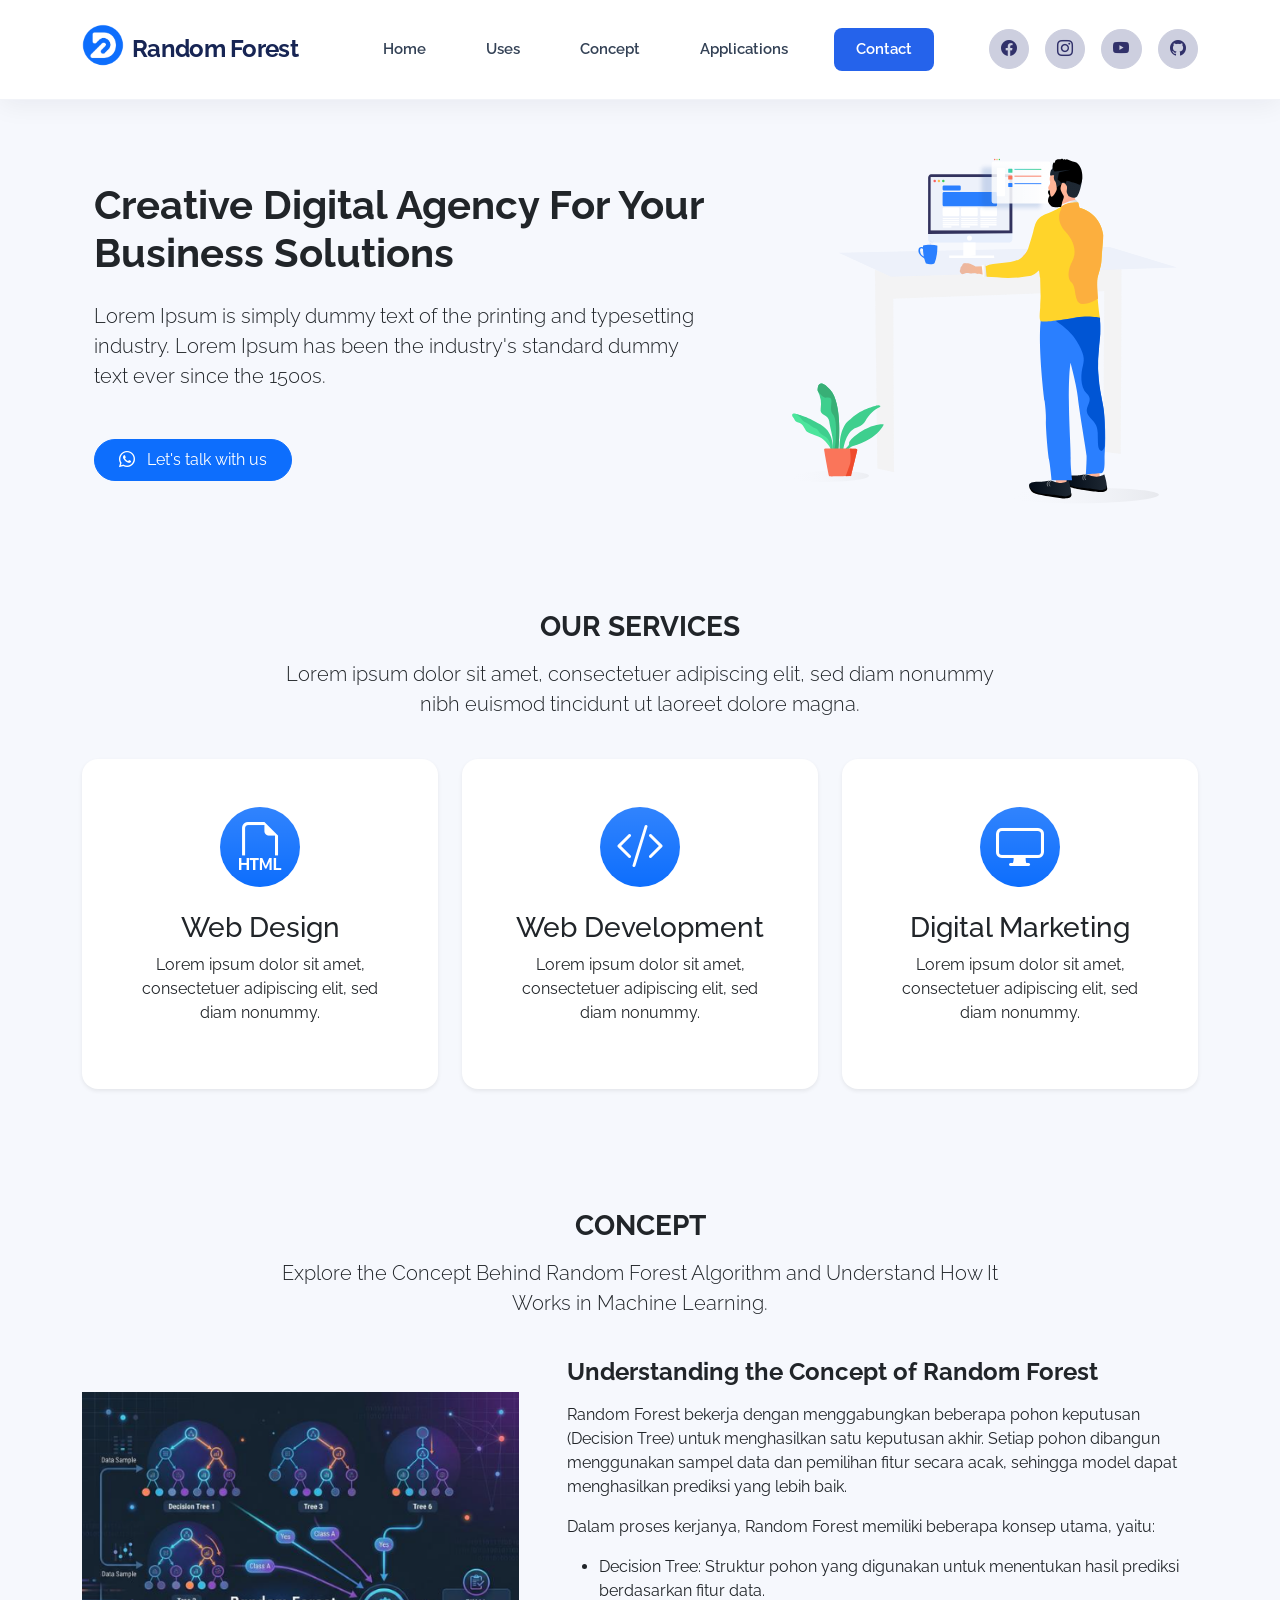
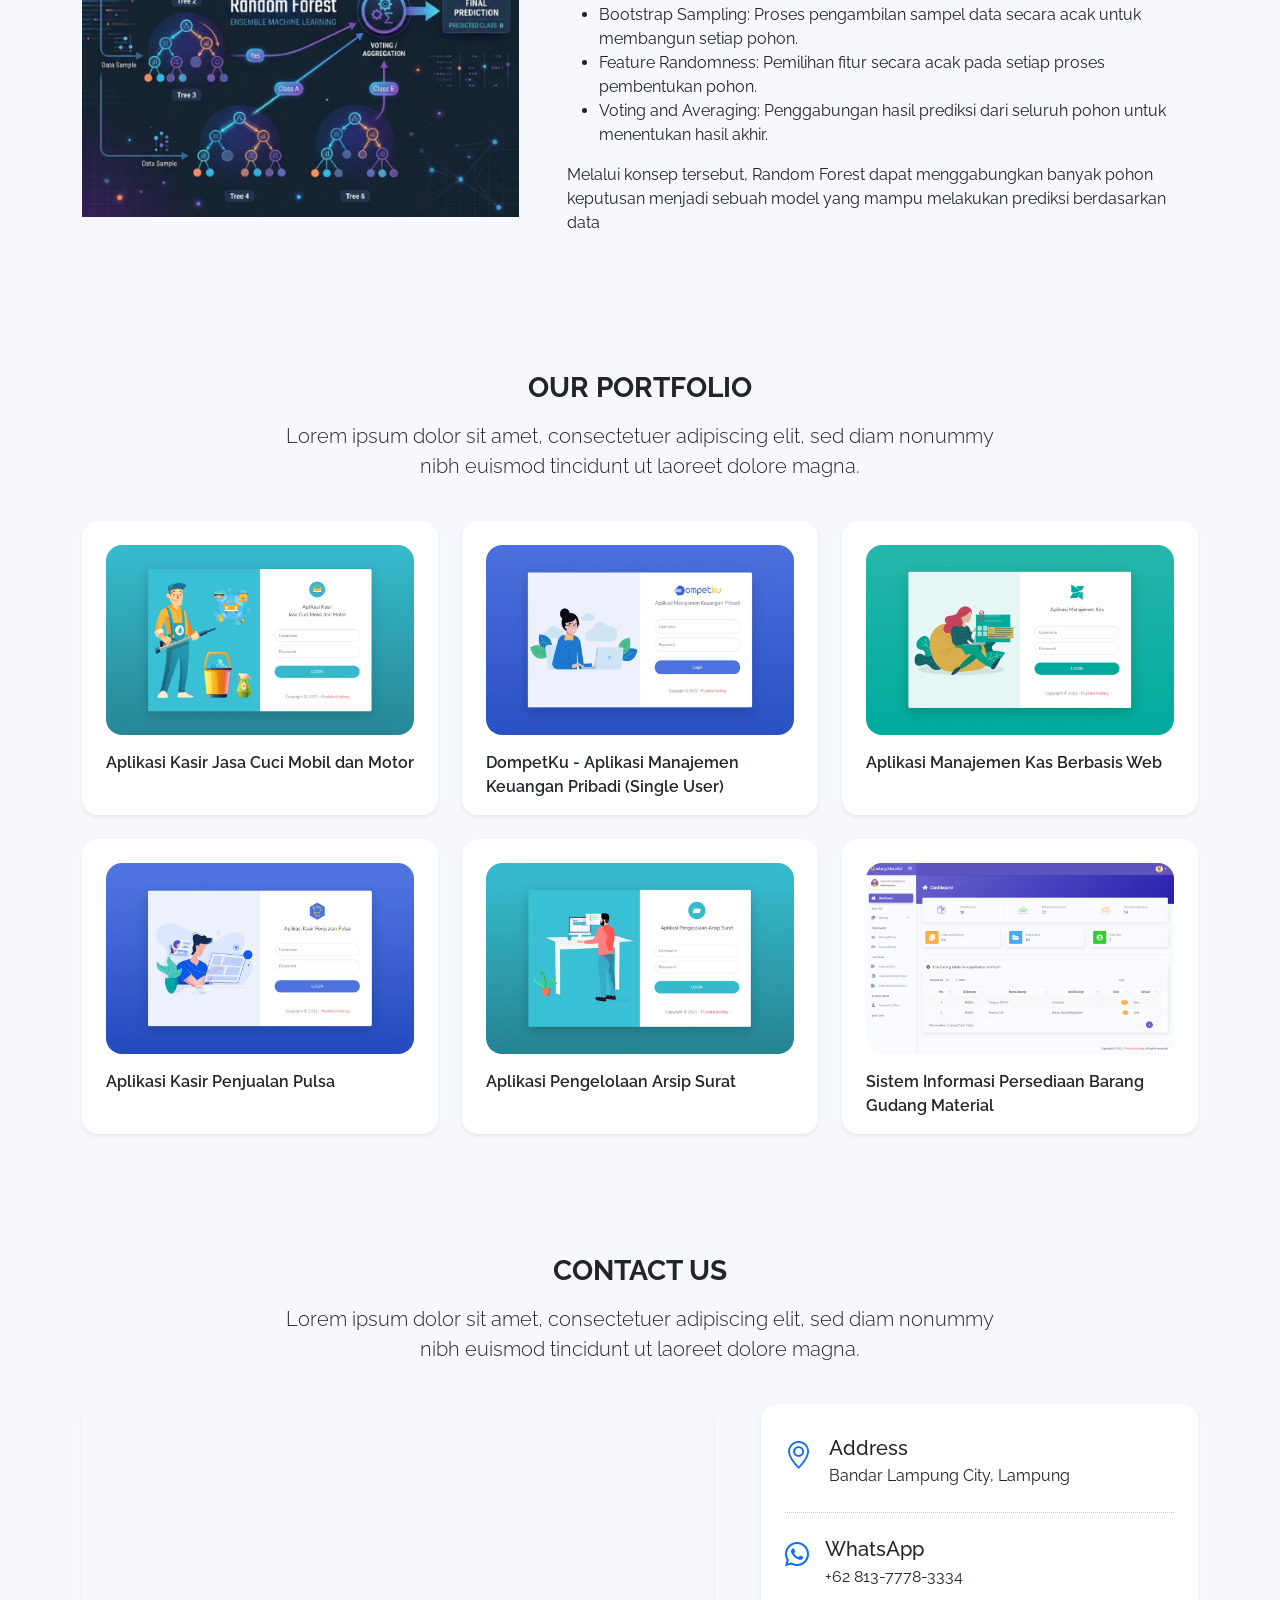
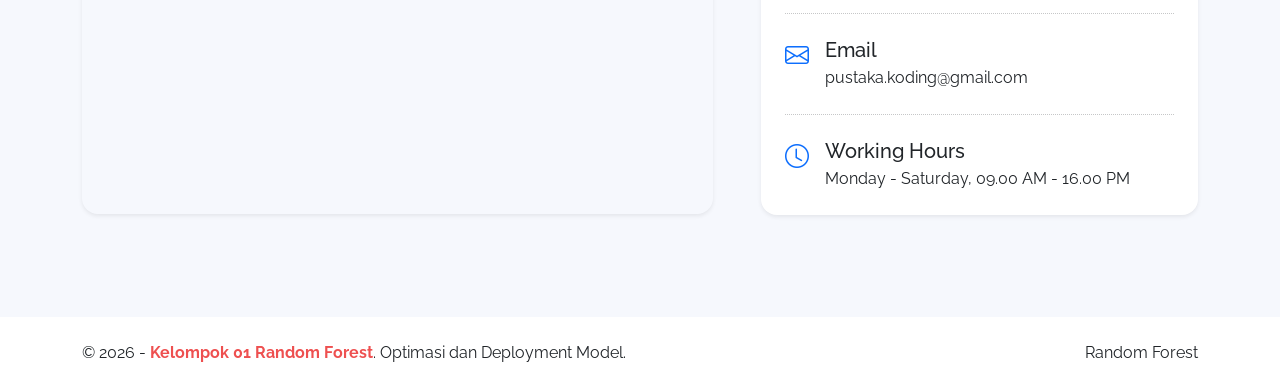
==== commit fa8b2178: "konsep navbar" ====
--- a/index.html
+++ b/index.html
@@ -9,7 +9,7 @@
     <meta name="author" content="agung tri utomo">
 
     <!-- Title -->
-    <title>Digital Creative</title>
+    <title>Random Forest</title>
 
     <!-- Favicon icon -->
     <link rel="shortcut icon" href="assets/img/favicon.ico" type="image/x-icon">
@@ -29,12 +29,12 @@
 
 <body id="home" class="d-flex flex-column h-100">
     <!-- Navbar -->
-    <nav class="navbar navbar-expand-lg navbar-light py-4 bg-nav">
+    <nav class="navbar navbar-expand-lg navbar-light navbar-premium py-4">
         <div class="container">
             <!-- Brand -->
             <a class="navbar-brand" href="https://pustakakoding.com">
                 <img src="assets/img/logo.svg" alt="Digital Creative" width="42" height="42" class="d-inline-block mt--2 me-2">
-                <span class="text-body fs-4 fw-bolder">Digital Creative</span>
+                <span class="text-body fs-4 fw-bolder">Random Forest</span>
             </a>
             <button class="navbar-toggler" type="button" data-bs-toggle="collapse" data-bs-target="#navbarSupportedContent" aria-controls="navbarSupportedContent" aria-expanded="false" aria-label="Toggle navigation">
                 <span class="navbar-toggler-icon"></span>
@@ -46,13 +46,13 @@
                         <a class="nav-link mx-3" href="#home">Home</a>
                     </li>
                     <li class="nav-item">
-                        <a class="nav-link mx-3" href="#services">Services</a>
-                    </li>
-                    <li class="nav-item">
-                        <a class="nav-link mx-3" href="#about">About</a>
-                    </li>
-                    <li class="nav-item">
-                        <a class="nav-link mx-3" href="#portfolio">Portfolio</a>
+                        <a class="nav-link mx-3" href="#uses">Uses</a>
+                    </li>
+                    <li class="nav-item">
+                        <a class="nav-link mx-3" href="#concept">Concept</a>
+                    </li>
+                    <li class="nav-item">
+                        <a class="nav-link mx-3" href="#applications">Applications</a>
                     </li>
                     <li class="nav-item">
                         <a class="nav-link mx-3" href="#contact">Contact</a>
@@ -141,28 +141,30 @@
             </div>
         </div>
 
-        <!-- About -->
+        <!-- Concept -->
         <div id="about" class="container text-center py-5">
             <div class="row">
                 <div class="col-lg-8 mx-auto">
-                    <h3 class="fw-bold lh-2 mb-3">ABOUT US</h3>
-                    <p class="lead">Lorem ipsum dolor sit amet, consectetuer adipiscing elit, sed diam nonummy nibh euismod tincidunt ut laoreet dolore magna.</p>
+                    <h3 class="fw-bold lh-2 mb-3">CONCEPT</h3>
+                    <p class="lead">Explore the Concept Behind Random Forest Algorithm and Understand How It Works in Machine Learning.</p>
                 </div>
             </div>
 
             <div class="row align-items-center text-start g-5 py-4">
                 <div class="col-lg-5">
-                    <img src="assets/img/about.svg" class="d-block mx-lg-auto img-fluid" alt="Digital Creative" loading="lazy">
+                    <img src="assets/img/konsep.png" class="d-block mx-lg-auto img-fluid" alt="Digital Creative" loading="lazy">
                 </div>
                 <div class="col-lg-7">
-                    <h4 class="fw-bold lh-2 mb-3">Creative Digital Agency For Your Business Solutions</h4>
-                    <p>Lorem Ipsum is simply dummy text of the printing and typesetting industry. Lorem Ipsum has been the industry's standard dummy text ever since the 1500s, when an unknown printer took a galley of type and scrambled it to make a type specimen book. It has survived not only five centuries, but also the leap into electronic typesetting, remaining essentially unchanged.</p>
+                    <h4 class="fw-bold lh-2 mb-3">Understanding the Concept of Random Forest</h4>
+                    <p>Random Forest bekerja dengan menggabungkan beberapa pohon keputusan (Decision Tree) untuk menghasilkan satu keputusan akhir. Setiap pohon dibangun menggunakan sampel data dan pemilihan fitur secara acak, sehingga model dapat menghasilkan prediksi yang lebih baik.</p>
+                    <p>Dalam proses kerjanya, Random Forest memiliki beberapa konsep utama, yaitu:</p>
                     <ul>
-                        <li>First list item</li>
-                        <li>Second list item with a longer description</li>
-                        <li>Third list item to close it out</li>
+                        <li>Decision Tree: Struktur pohon yang digunakan untuk menentukan hasil prediksi berdasarkan fitur data.</li>
+                        <li>Bootstrap Sampling: Proses pengambilan sampel data secara acak untuk membangun setiap pohon.</li>
+                        <li>Feature Randomness: Pemilihan fitur secara acak pada setiap proses pembentukan pohon.</li>
+                        <li>Voting and Averaging: Penggabungan hasil prediksi dari seluruh pohon untuk menentukan hasil akhir.</li>
                     </ul>
-                    <p>Lorem ipsum is placeholder text commonly used in the graphic, print, and publishing industries for previewing layouts and visual mockups.</p>
+                    <p>Melalui konsep tersebut, Random Forest dapat menggabungkan banyak pohon keputusan menjadi sebuah model yang mampu melakukan prediksi berdasarkan data</p>
                 </div>
             </div>
         </div>
@@ -257,13 +259,13 @@
             <div class="row">
                 <div class="col-lg-8 mx-auto">
                     <h3 class="fw-bold lh-2 mb-3">CONTACT US</h3>
-                    <p class="lead">Hubungi Orang-orang yang terkait tentang pembuatan web ini.</p>
+                    <p class="lead">Lorem ipsum dolor sit amet, consectetuer adipiscing elit, sed diam nonummy nibh euismod tincidunt ut laoreet dolore magna.</p>
                 </div>
             </div>
 
             <div class="row align-items-start text-start g-5 pt-4 pb-5">
                 <div class="col-lg-7">
-                    <iframe src="https://www.google.com/maps?q=-7.3099524,110.4776987&z=17&output=embed" class="rounded-4 shadow-sm" width="100%" height="410" style="border:0;" allowfullscreen="" loading="lazy" referrerpolicy="no-referrer-when-downgrade"></iframe>
+                    <iframe src="https://www.google.com/maps/embed?pb=!1m18!1m12!1m3!1d127101.59148701998!2d105.19743545987781!3d-5.428404621346565!2m3!1f0!2f0!3f0!3m2!1i1024!2i768!4f13.1!3m3!1m2!1s0x2e40dbcabf21b51f%3A0xdcb06324bff3cb9e!2sBandar%20Lampung%20City%2C%20Lampung!5e0!3m2!1sen!2sid!4v1670074127117!5m2!1sen!2sid" class="rounded-4 shadow-sm" width="100%" height="410" style="border:0;" allowfullscreen="" loading="lazy" referrerpolicy="no-referrer-when-downgrade"></iframe>
                 </div>
                 <div class="col-lg-5">
                     <div class="card h-100 border-0 rounded-4 shadow-sm">
@@ -274,17 +276,17 @@
                                 </div>
                                 <div class="flex-grow-1 ms-3">
                                     <h5 class="mb-1">Address</h5>
-                                    <p>Kampus 3 UIN Salatiga, Jl. Lingkar Selatan Salatiga No. Km. 2, Pulutan, Kec. Sidorejo, Kota Salatiga, Jawa Tengah 50716</p>
+                                    <p>Bandar Lampung City, Lampung</p>
                                 </div>
                             </div>
                             <hr class="hr-dotted mt-0">
                             <div class="d-flex py-2">
                                 <div class="flex-shrink-0">
-                                    <i class="bi bi-people text-primary fs-4"></i>
+                                    <i class="bi bi-whatsapp text-primary fs-4"></i>
                                 </div>
                                 <div class="flex-grow-1 ms-3">
-                                    <h5 class="mb-1">Anggota Kelompok 1</h5>
-                                    <p class="mb-0">1. Ahmad Jauhar<br>2. Aisya Galuh<br>3. Nisa Naila<br>4. Yasa Ahmad</p>
+                                    <h5 class="mb-1">WhatsApp</h5>
+                                    <p>+62 813-7778-3334</p>
                                 </div>
                             </div>
                             <hr class="hr-dotted mt-0">
@@ -294,17 +296,17 @@
                                 </div>
                                 <div class="flex-grow-1 ms-3">
                                     <h5 class="mb-1">Email</h5>
-                                    <p>humas@uinsalatiga.ac.id</p>
+                                    <p>pustaka.koding@gmail.com</p>
                                 </div>
                             </div>
                             <hr class="hr-dotted mt-0">
                             <div class="d-flex py-2">
                                 <div class="flex-shrink-0">
-                                    <i class="bi bi-telephone text-primary fs-4"></i>
+                                    <i class="bi bi-clock text-primary fs-4"></i>
                                 </div>
                                 <div class="flex-grow-1 ms-3">
-                                    <h5 class="mb-1">Nomor Telepon</h5>
-                                    <p>+62 2134567890</p>
+                                    <h5 class="mb-1">Working Hours</h5>
+                                    <p>Monday - Saturday, 09.00 AM - 16.00 PM</p>
                                 </div>
                             </div>
                         </div>
@@ -319,10 +321,10 @@
         <div class="container">
             <div class="d-flex flex-column flex-md-row align-items-center align-items-md-left text-body">
                 <div class="copyright text-center mb-2 mb-md-0">
-                    &copy; 2022 - <a href="https://pustakakoding.com/" target="_blank" class="fw-bolder">Pustaka Koding</a>. All rights reserved.
+                    &copy; 2026 - <a href="#" class="fw-bolder">Kelompok 01 Random Forest</a>. Optimasi dan Deployment Model.
                 </div>
                 <div class="link ms-md-auto">
-                    <a href="https://pustakakoding.com/" target="_blank">Terms & Conditions</a>
+                    <a href="#home">Random Forest</a>
                 </div>
             </div>
         </div>
--- a/assets/css/style.css
+++ b/assets/css/style.css
@@ -16,16 +16,85 @@
   opacity: .25;
 }
 
-.navbar-light .navbar-nav .nav-link {
-  color: #212529 !important;
-  font-size: 16px;
-  font-weight: 600;
-  transition: all 0.4s;
+
+/* PREMIUM NAVBAR */
+.navbar-premium {
+    background: #ffffff;
+    padding: 20px 0;
+    box-shadow: 0 5px 25px rgba(15, 23, 42, 0.06);
+    border-bottom: 1px solid #f1f3f8;
 }
 
-.navbar-light .navbar-nav .nav-link:hover {
-  color: #0d6efd !important;
+/* LOGO DAN BRAND */
+.navbar-premium .navbar-brand {
+    display: flex;
+    align-items: center;
 }
+
+.navbar-premium .navbar-brand img {
+    transition: transform 0.3s ease;
+}
+
+.navbar-premium .navbar-brand:hover img {
+    transform: rotate(-8deg) scale(1.05);
+}
+
+.navbar-premium .navbar-brand span {
+    color: #172554 !important;
+    font-size: 23px;
+    font-weight: 750;
+    letter-spacing: -0.7px;
+}
+
+/* MENU NAVBAR */
+.navbar-premium .navbar-nav .nav-link {
+    color: #334155 !important;
+    font-size: 15px;
+    font-weight: 600;
+    padding: 10px 14px !important;
+    margin: 0 5px;
+    transition: all 0.3s ease;
+}
+
+/* HOVER MENU */
+.navbar-premium .navbar-nav .nav-link:hover {
+    color: #2563eb !important;
+}
+
+/* MENU AKTIF */
+.navbar-premium .navbar-nav .nav-link.active {
+    color: #2563eb !important;
+}
+
+/* CONTACT SEBAGAI TOMBOL */
+.navbar-premium .navbar-nav .nav-item:last-child .nav-link {
+    background: #2563eb;
+    color: #ffffff !important;
+    border-radius: 8px;
+    padding: 10px 22px !important;
+    margin-left: 12px;
+    transition: all 0.3s ease;
+}
+
+.navbar-premium .navbar-nav .nav-item:last-child .nav-link:hover {
+    background: #1d4ed8;
+    color: #ffffff !important;
+    transform: translateY(-2px);
+    box-shadow: 0 5px 15px rgba(37, 99, 235, 0.2);
+}
+
+/* RESPONSIVE */
+@media (max-width: 991px) {
+    .navbar-premium .navbar-nav .nav-link {
+        margin: 4px 0;
+    }
+
+    .navbar-premium .navbar-nav .nav-item:last-child .nav-link {
+        display: inline-block;
+        margin: 10px 0;
+    }
+}
+
 
 .feature-icon-1 {
   display: inline-flex;
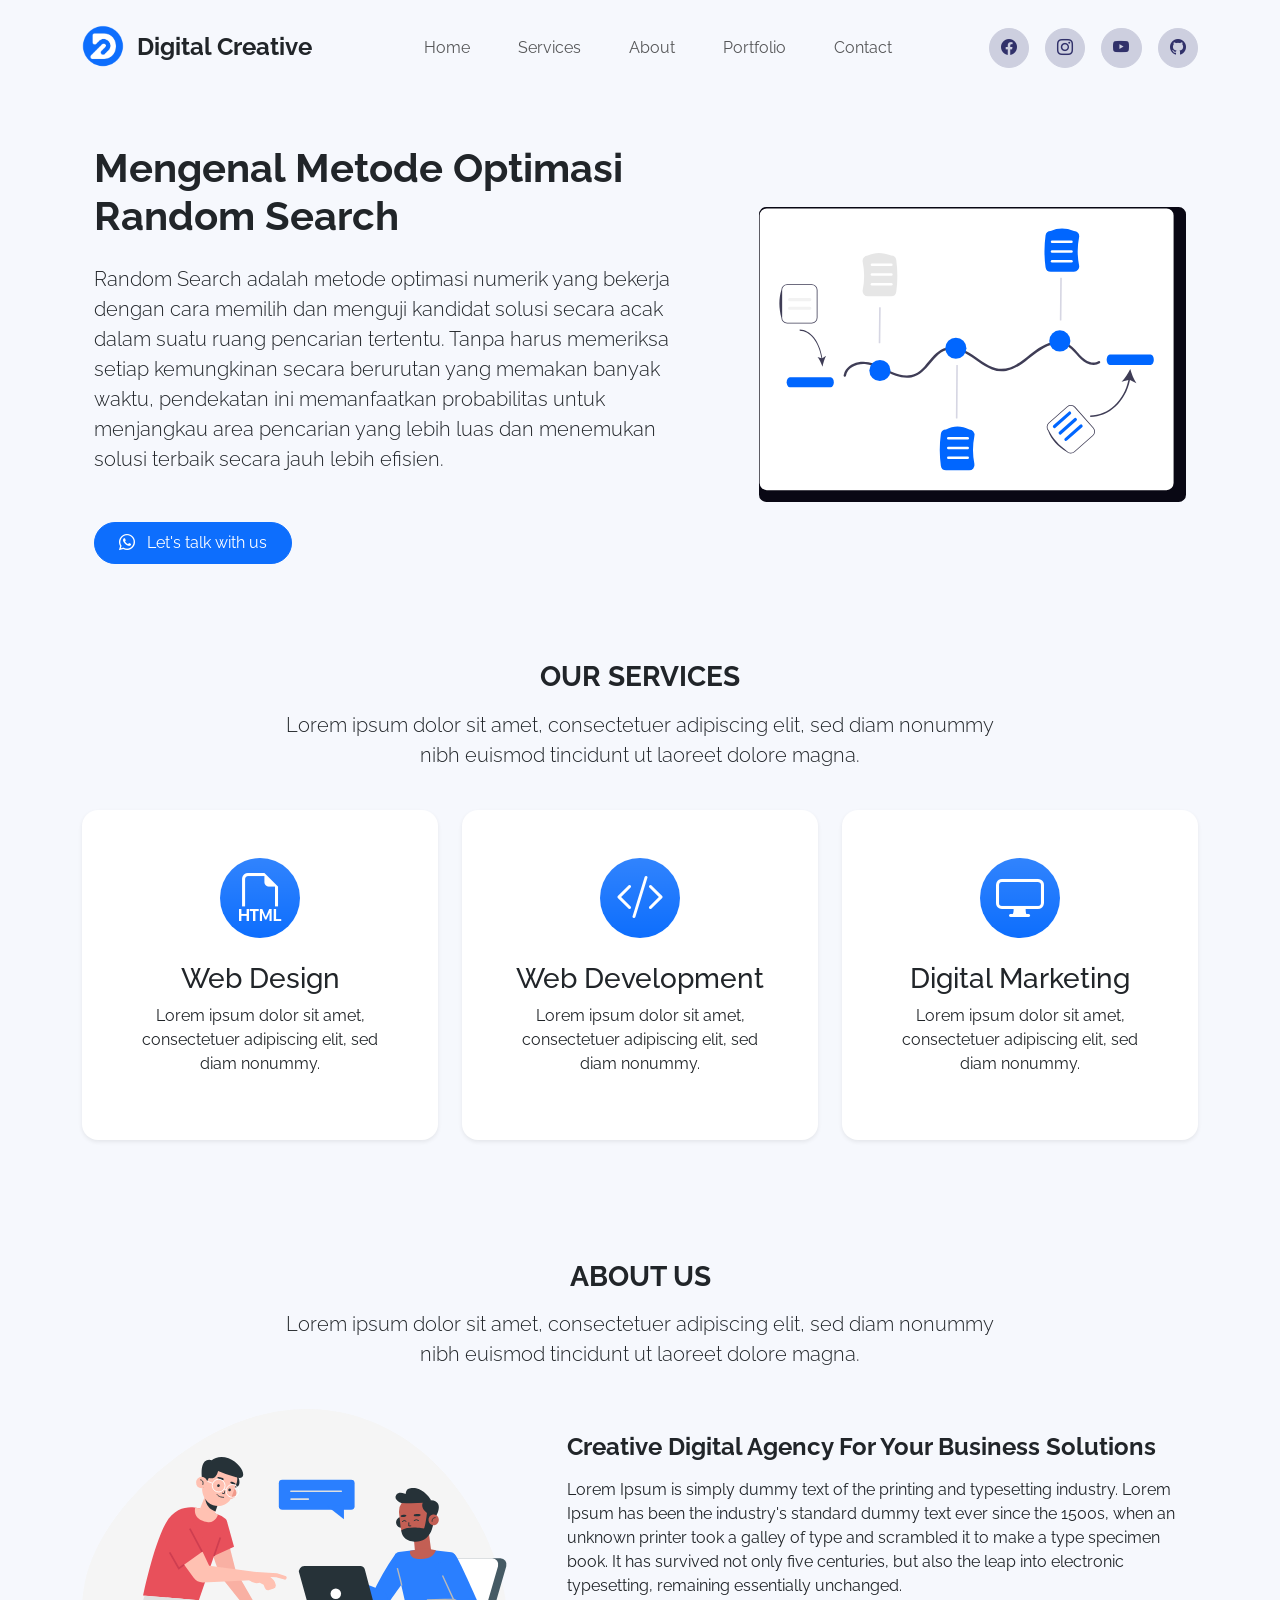
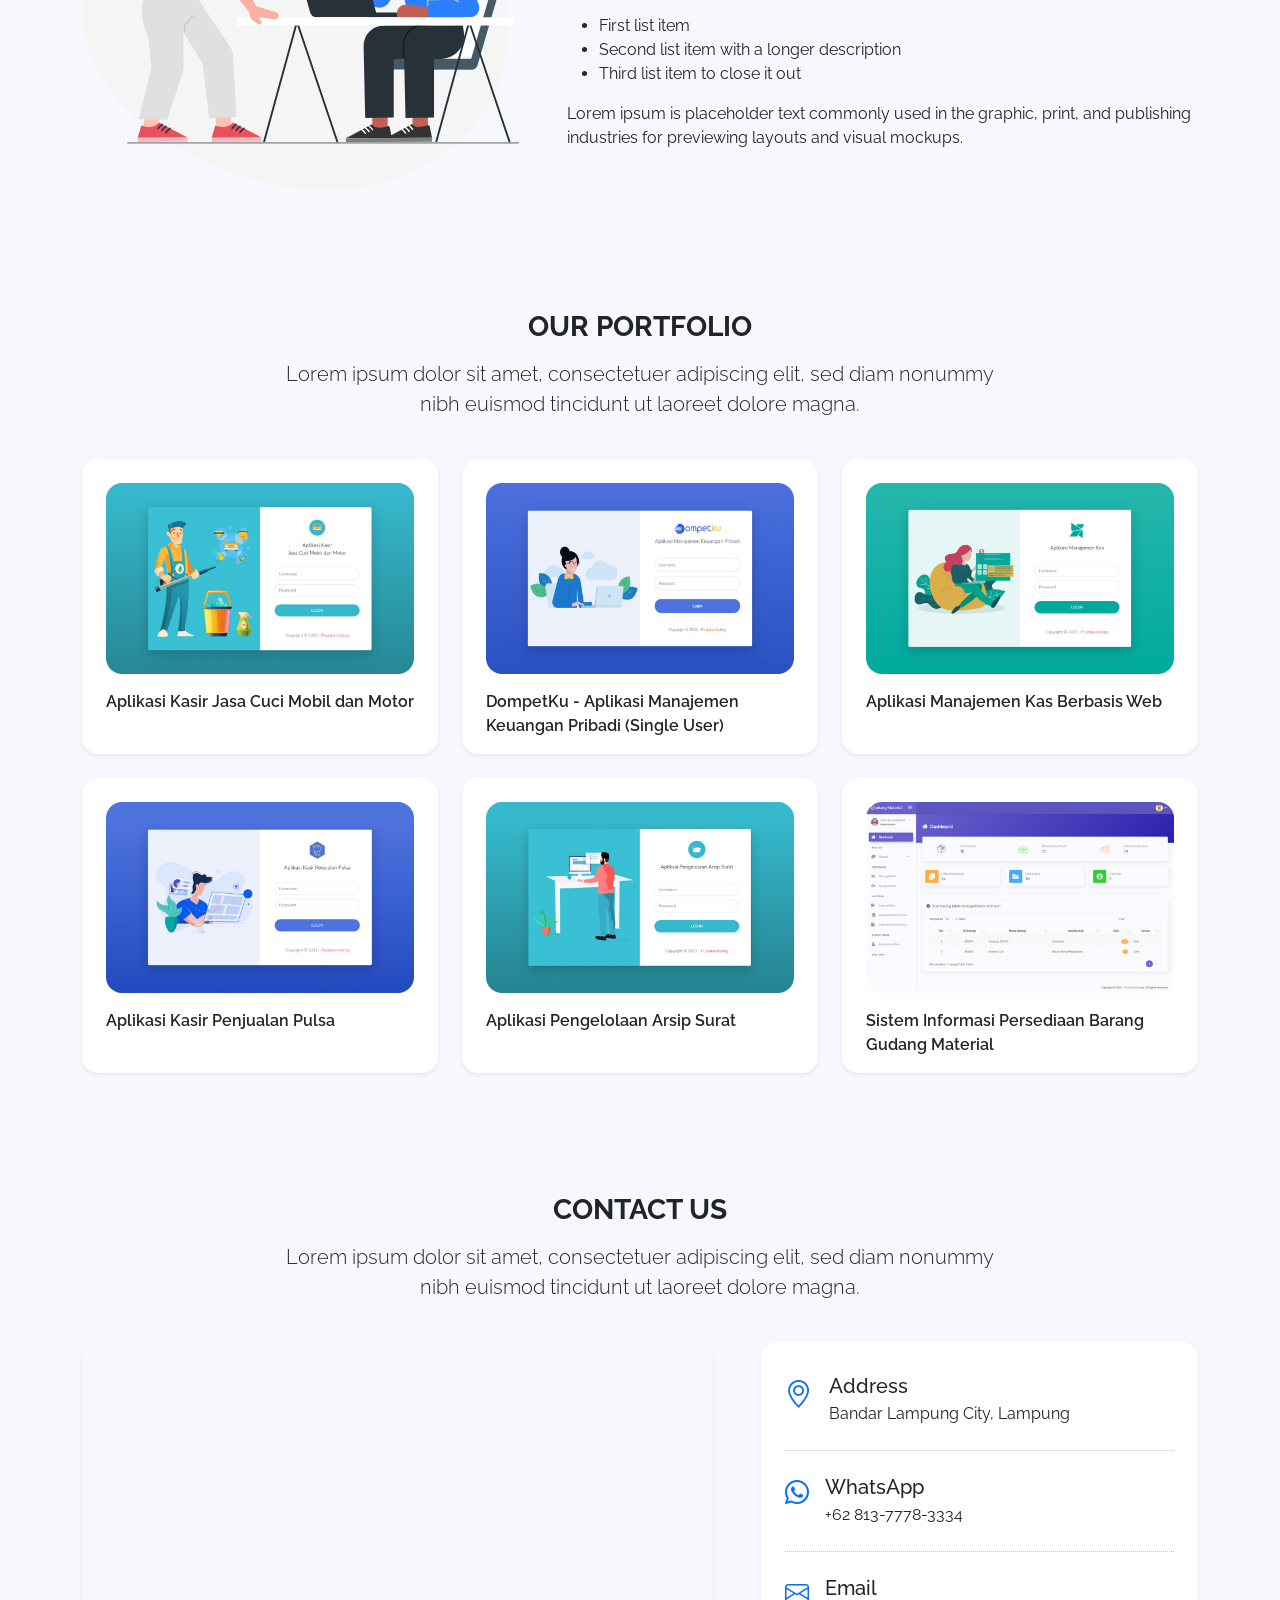
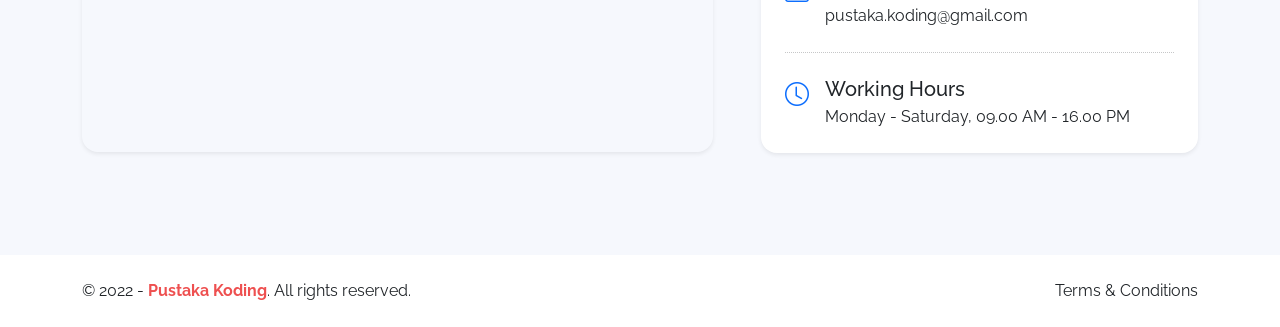
==== commit 7cf6eaef: "update home" ====
--- a/index.html
+++ b/index.html
@@ -9,7 +9,7 @@
     <meta name="author" content="agung tri utomo">
 
     <!-- Title -->
-    <title>Random Forest</title>
+    <title>Digital Creative</title>
 
     <!-- Favicon icon -->
     <link rel="shortcut icon" href="assets/img/favicon.ico" type="image/x-icon">
@@ -29,12 +29,12 @@
 
 <body id="home" class="d-flex flex-column h-100">
     <!-- Navbar -->
-    <nav class="navbar navbar-expand-lg navbar-light navbar-premium py-4">
+    <nav class="navbar navbar-expand-lg navbar-light py-4 bg-nav">
         <div class="container">
             <!-- Brand -->
             <a class="navbar-brand" href="https://pustakakoding.com">
                 <img src="assets/img/logo.svg" alt="Digital Creative" width="42" height="42" class="d-inline-block mt--2 me-2">
-                <span class="text-body fs-4 fw-bolder">Random Forest</span>
+                <span class="text-body fs-4 fw-bolder">Digital Creative</span>
             </a>
             <button class="navbar-toggler" type="button" data-bs-toggle="collapse" data-bs-target="#navbarSupportedContent" aria-controls="navbarSupportedContent" aria-expanded="false" aria-label="Toggle navigation">
                 <span class="navbar-toggler-icon"></span>
@@ -46,13 +46,13 @@
                         <a class="nav-link mx-3" href="#home">Home</a>
                     </li>
                     <li class="nav-item">
-                        <a class="nav-link mx-3" href="#uses">Uses</a>
-                    </li>
-                    <li class="nav-item">
-                        <a class="nav-link mx-3" href="#concept">Concept</a>
-                    </li>
-                    <li class="nav-item">
-                        <a class="nav-link mx-3" href="#applications">Applications</a>
+                        <a class="nav-link mx-3" href="#services">Services</a>
+                    </li>
+                    <li class="nav-item">
+                        <a class="nav-link mx-3" href="#about">About</a>
+                    </li>
+                    <li class="nav-item">
+                        <a class="nav-link mx-3" href="#portfolio">Portfolio</a>
                     </li>
                     <li class="nav-item">
                         <a class="nav-link mx-3" href="#contact">Contact</a>
@@ -83,11 +83,11 @@
         <div class="container col-xxl-8 px-4 py-5">
             <div class="row flex-lg-row-reverse align-items-center g-5">
                 <div class="col-lg-5">
-                    <img src="assets/img/heroes.svg" class="d-block mx-lg-auto img-fluid" alt="Digital Creative" loading="lazy">
+                    <img src="assets/img/random-search1.svg" class="d-block mx-lg-auto img-fluid" alt="Digital Creative" loading="lazy">
                 </div>
                 <div class="col-lg-7">
-                    <h1 class="fw-bold lh-2 mb-4">Creative Digital Agency For Your Business Solutions</h1>
-                    <p class="lead mb-5">Lorem Ipsum is simply dummy text of the printing and typesetting industry. Lorem Ipsum has been the industry's standard dummy text ever since the 1500s.</p>
+                    <h1 class="fw-bold lh-2 mb-4">Mengenal Metode Optimasi Random Search</h1>
+                    <p class="lead mb-5">Random Search adalah metode optimasi numerik yang bekerja dengan cara memilih dan menguji kandidat solusi secara acak dalam suatu ruang pencarian tertentu. Tanpa harus memeriksa setiap kemungkinan secara berurutan yang memakan banyak waktu, pendekatan ini memanfaatkan probabilitas untuk menjangkau area pencarian yang lebih luas dan menemukan solusi terbaik secara jauh lebih efisien.</p>
                     <div class="d-grid gap-2 d-md-flex justify-content-md-start">
                         <a href="https://api.whatsapp.com/send?phone=6281377783334&text=Assalamualaikum.." class="btn btn-primary rounded-pill px-4 py-2"><i class="bi bi-whatsapp me-2"></i> Let's talk with us</a>
                     </div>
@@ -141,30 +141,28 @@
             </div>
         </div>
 
-        <!-- Concept -->
+        <!-- About -->
         <div id="about" class="container text-center py-5">
             <div class="row">
                 <div class="col-lg-8 mx-auto">
-                    <h3 class="fw-bold lh-2 mb-3">CONCEPT</h3>
-                    <p class="lead">Explore the Concept Behind Random Forest Algorithm and Understand How It Works in Machine Learning.</p>
+                    <h3 class="fw-bold lh-2 mb-3">ABOUT US</h3>
+                    <p class="lead">Lorem ipsum dolor sit amet, consectetuer adipiscing elit, sed diam nonummy nibh euismod tincidunt ut laoreet dolore magna.</p>
                 </div>
             </div>
 
             <div class="row align-items-center text-start g-5 py-4">
                 <div class="col-lg-5">
-                    <img src="assets/img/konsep.png" class="d-block mx-lg-auto img-fluid" alt="Digital Creative" loading="lazy">
+                    <img src="assets/img/about.svg" class="d-block mx-lg-auto img-fluid" alt="Digital Creative" loading="lazy">
                 </div>
                 <div class="col-lg-7">
-                    <h4 class="fw-bold lh-2 mb-3">Understanding the Concept of Random Forest</h4>
-                    <p>Random Forest bekerja dengan menggabungkan beberapa pohon keputusan (Decision Tree) untuk menghasilkan satu keputusan akhir. Setiap pohon dibangun menggunakan sampel data dan pemilihan fitur secara acak, sehingga model dapat menghasilkan prediksi yang lebih baik.</p>
-                    <p>Dalam proses kerjanya, Random Forest memiliki beberapa konsep utama, yaitu:</p>
+                    <h4 class="fw-bold lh-2 mb-3">Creative Digital Agency For Your Business Solutions</h4>
+                    <p>Lorem Ipsum is simply dummy text of the printing and typesetting industry. Lorem Ipsum has been the industry's standard dummy text ever since the 1500s, when an unknown printer took a galley of type and scrambled it to make a type specimen book. It has survived not only five centuries, but also the leap into electronic typesetting, remaining essentially unchanged.</p>
                     <ul>
-                        <li>Decision Tree: Struktur pohon yang digunakan untuk menentukan hasil prediksi berdasarkan fitur data.</li>
-                        <li>Bootstrap Sampling: Proses pengambilan sampel data secara acak untuk membangun setiap pohon.</li>
-                        <li>Feature Randomness: Pemilihan fitur secara acak pada setiap proses pembentukan pohon.</li>
-                        <li>Voting and Averaging: Penggabungan hasil prediksi dari seluruh pohon untuk menentukan hasil akhir.</li>
+                        <li>First list item</li>
+                        <li>Second list item with a longer description</li>
+                        <li>Third list item to close it out</li>
                     </ul>
-                    <p>Melalui konsep tersebut, Random Forest dapat menggabungkan banyak pohon keputusan menjadi sebuah model yang mampu melakukan prediksi berdasarkan data</p>
+                    <p>Lorem ipsum is placeholder text commonly used in the graphic, print, and publishing industries for previewing layouts and visual mockups.</p>
                 </div>
             </div>
         </div>
@@ -321,10 +319,10 @@
         <div class="container">
             <div class="d-flex flex-column flex-md-row align-items-center align-items-md-left text-body">
                 <div class="copyright text-center mb-2 mb-md-0">
-                    &copy; 2026 - <a href="#" class="fw-bolder">Kelompok 01 Random Forest</a>. Optimasi dan Deployment Model.
+                    &copy; 2022 - <a href="https://pustakakoding.com/" target="_blank" class="fw-bolder">Pustaka Koding</a>. All rights reserved.
                 </div>
                 <div class="link ms-md-auto">
-                    <a href="#home">Random Forest</a>
+                    <a href="https://pustakakoding.com/" target="_blank">Terms & Conditions</a>
                 </div>
             </div>
         </div>
